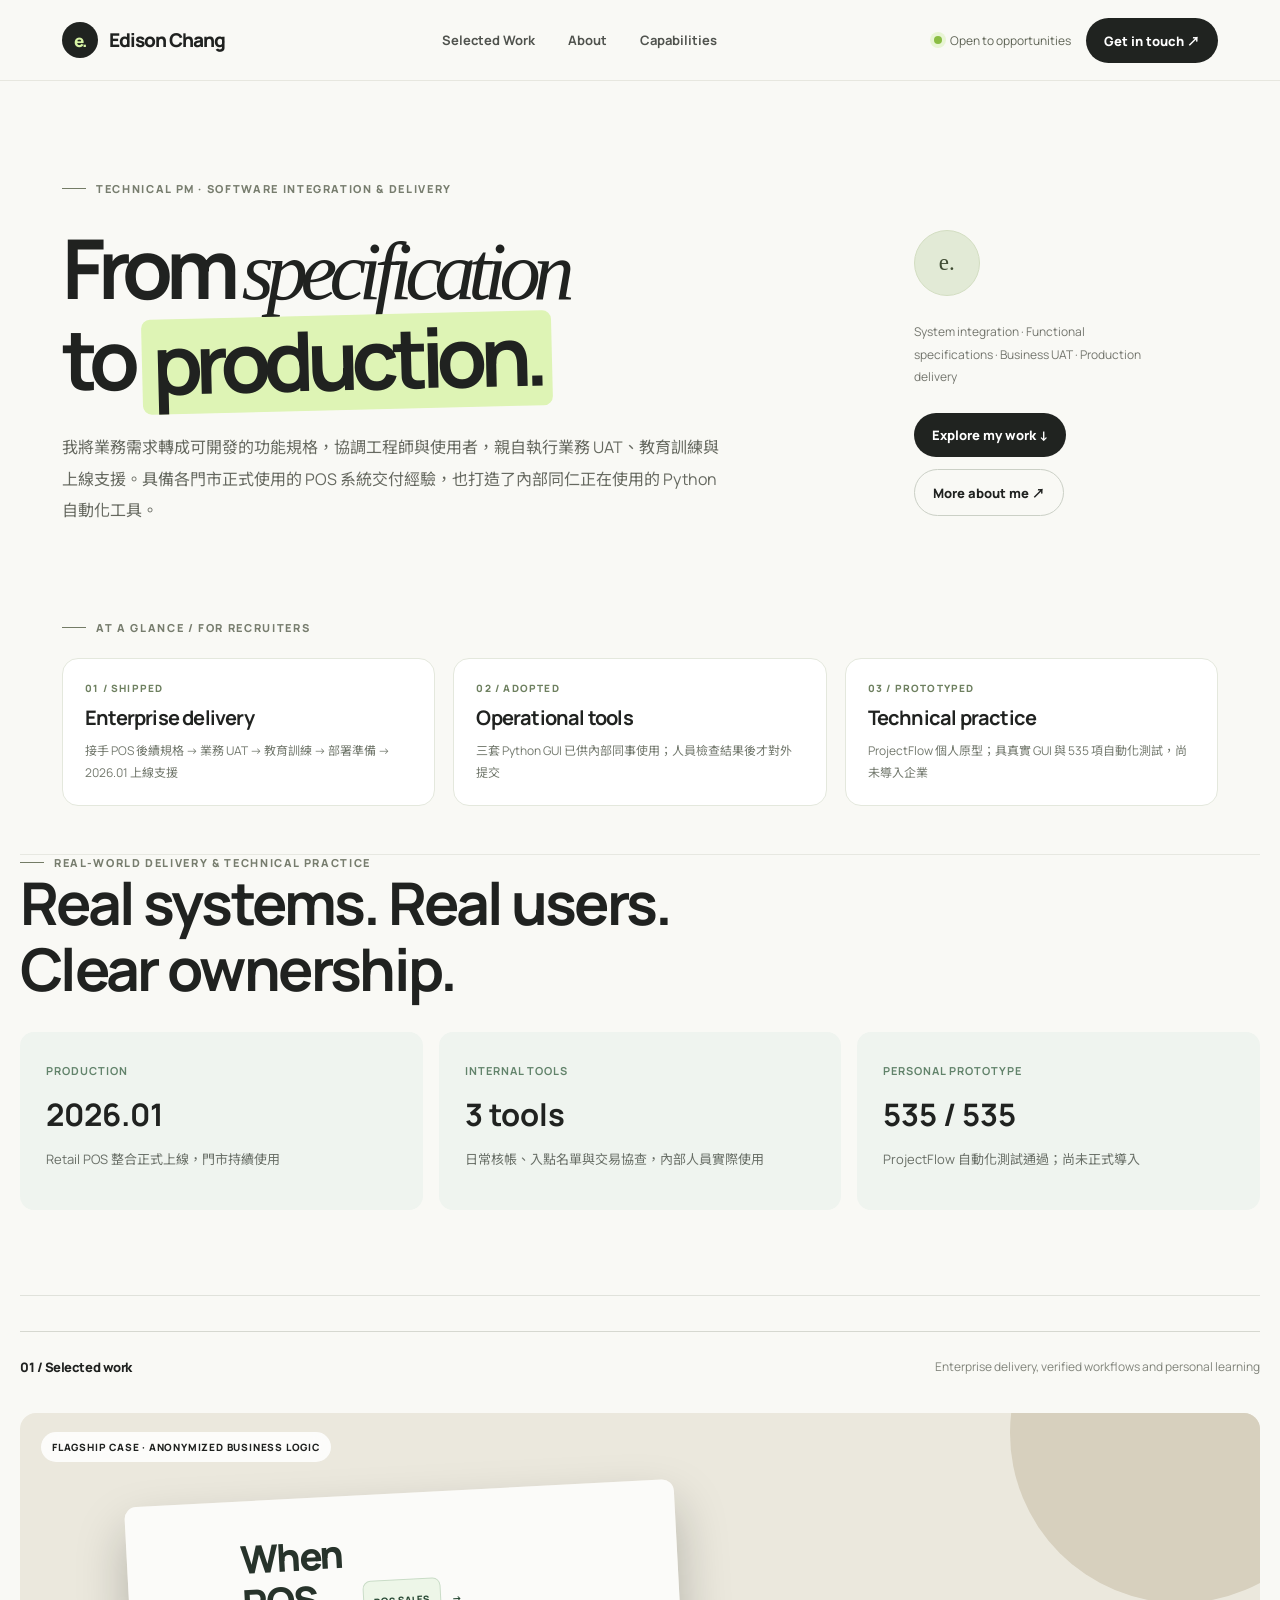
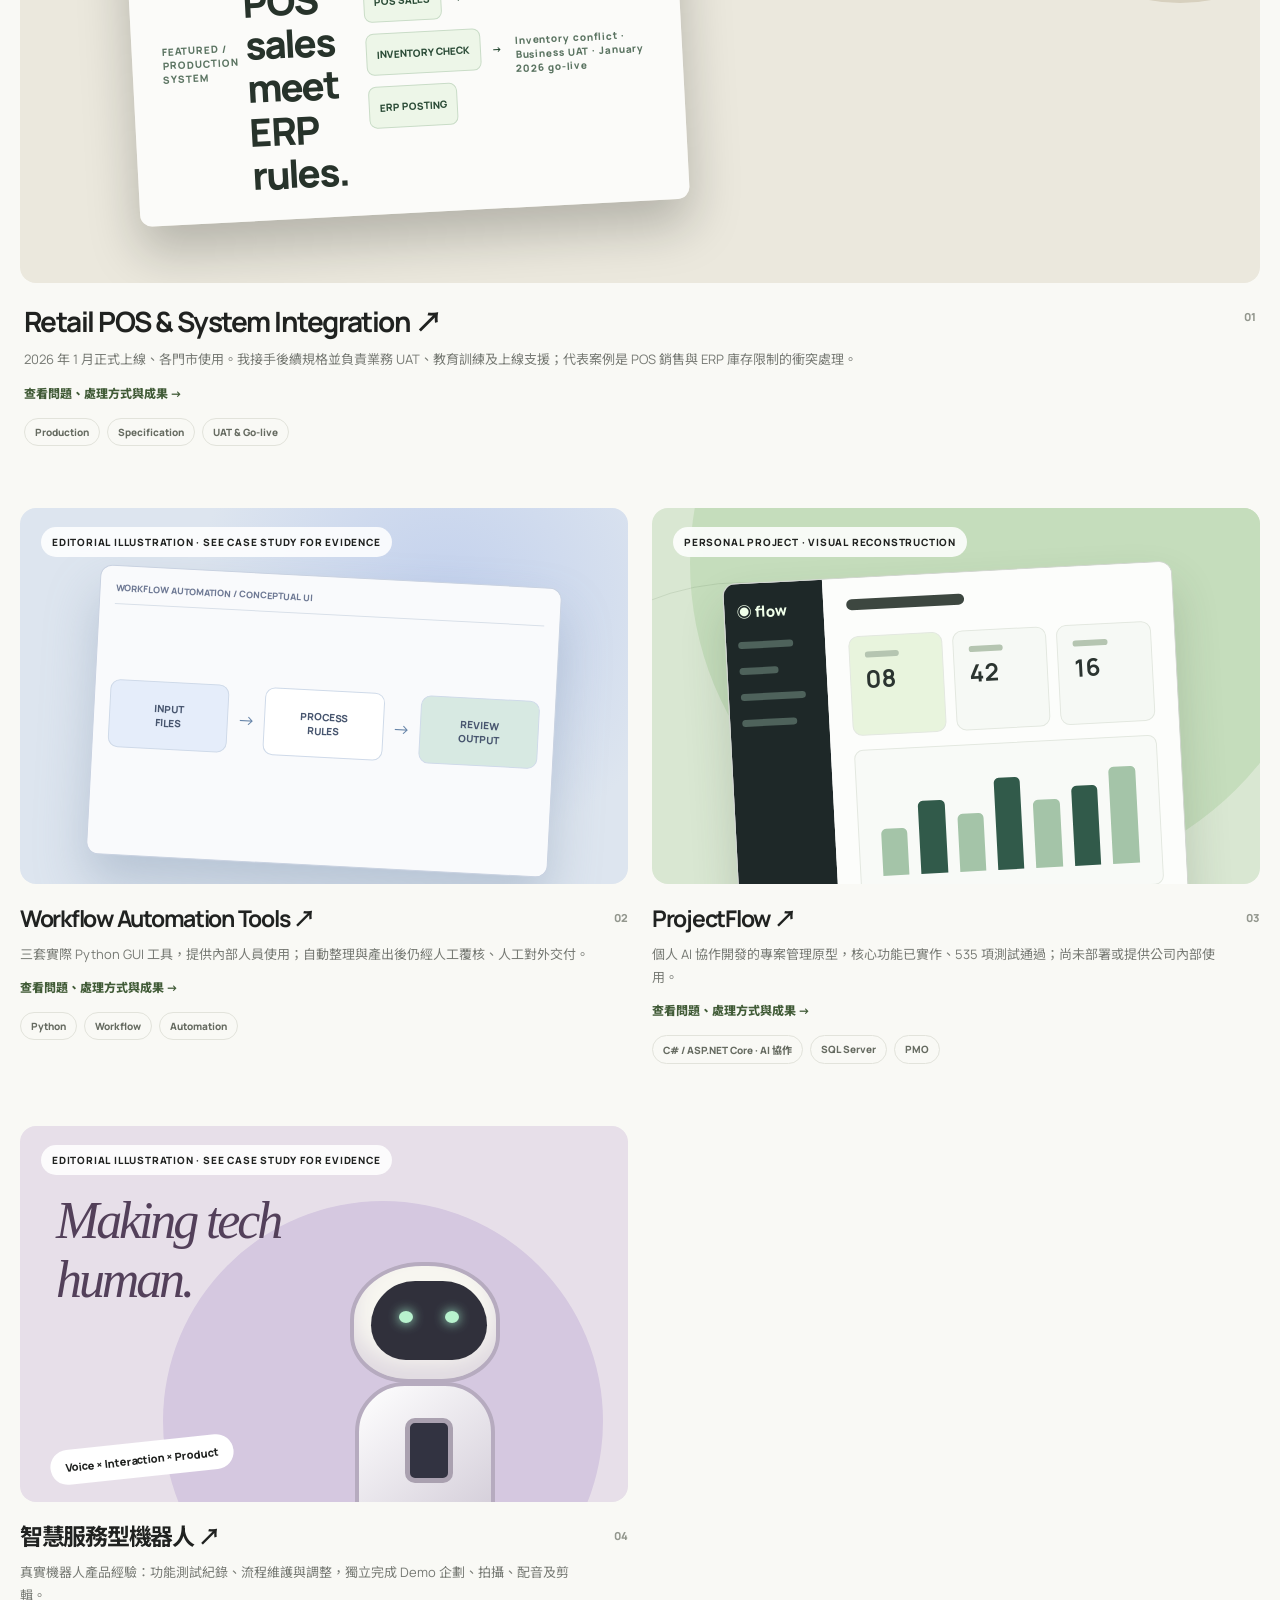
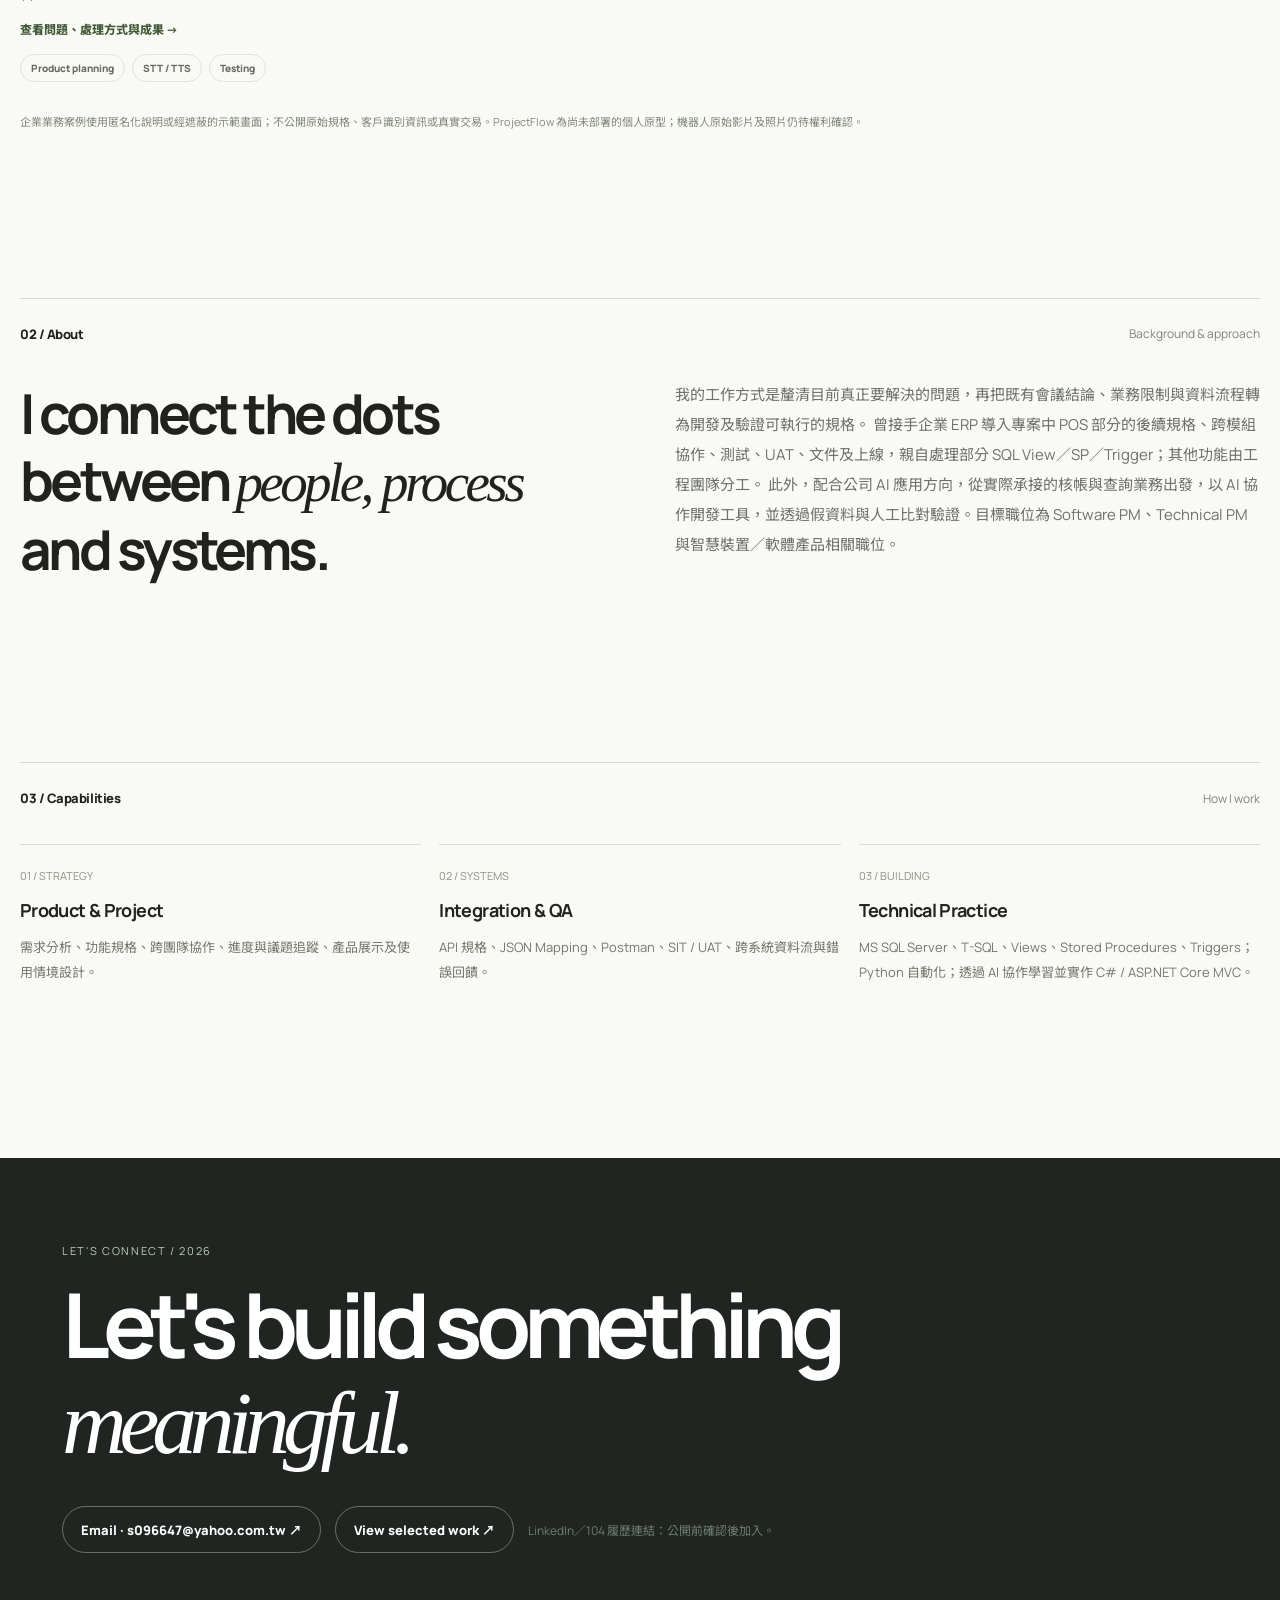
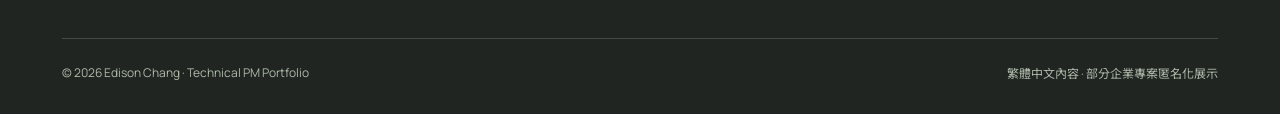
==== index.html @ c7336bba "Add files via upload" ====
<!DOCTYPE html>
<!DOCTYPE html>

<html lang="zh-Hant"><head><meta charset="utf-8"/><meta content="width=device-width,initial-scale=1" name="viewport"/><meta content="#f9f9f5" name="theme-color"/><meta content="Edison Chang Technical PM 作品集：POS／ERP 整合交付、AI 協作流程自動化、ProjectFlow 與智慧機器人產品規劃。" name="description"/><title>Edison Chang | Technical PM · Software Integration &amp; Delivery</title><link href="styles.css" rel="stylesheet"/></head><body><a class="skip-link" href="#main-content">跳至主要內容</a><header class="header"><div class="wrap nav"><a class="logo" href="index.html"><span class="logo-mark">e.</span><span>Edison Chang</span></a><nav class="navlinks"><a href="index.html#work">Selected Work</a><a href="index.html#about">About</a><a href="index.html#skills">Capabilities</a></nav><div class="nav-right"><span class="small-status"><i class="status-dot"></i>Open to opportunities</span><a class="btn" href="index.html#contact">Get in touch ↗</a></div></div></header><main id="main-content"><section class="wrap intro"><div><div class="overline">TECHNICAL PM · SOFTWARE INTEGRATION &amp; DELIVERY</div><h1 class="hero-title">From <span class="italic">specification</span><br/>to <span class="mint">production.</span></h1><p class="hero-copy">我將業務需求轉成可開發的功能規格，協調工程師與使用者，親自執行業務 UAT、教育訓練與上線支援。具備各門市正式使用的 POS 系統交付經驗，也打造了內部同仁正在使用的 Python 自動化工具。</p></div><aside class="hero-aside"><div class="avatar">e.</div><p>System integration · Functional specifications · Business UAT · Production delivery</p><div class="hero-cta"><a class="btn" href="#work">Explore my work ↓</a><a class="btn btn-outline" href="#about">More about me ↗</a></div></aside></section><section aria-label="Recruiter overview" class="wrap pm-home-brief"><div class="overline">AT A GLANCE / FOR RECRUITERS</div><div class="pm-home-brief-grid"><div><span>01 / SHIPPED</span><strong>Enterprise delivery</strong><p>接手 POS 後續規格 → 業務 UAT → 教育訓練 → 部署準備 → 2026.01 上線支援</p></div><div><span>02 / ADOPTED</span><strong>Operational tools</strong><p>三套 Python GUI 已供內部同事使用；人員檢查結果後才對外提交</p></div><div><span>03 / PROTOTYPED</span><strong>Technical practice</strong><p>ProjectFlow 個人原型；具真實 GUI 與 535 項自動化測試，尚未導入企業</p></div></div></section><section class="wrap case-section v15-intro"><div class="overline">REAL-WORLD DELIVERY &amp; TECHNICAL PRACTICE</div><h2>Real systems. Real users.<br/>Clear ownership.</h2><div class="v15-stat-grid"><div><span>PRODUCTION</span><strong>2026.01</strong><p>Retail POS 整合正式上線，門市持續使用</p></div><div><span>INTERNAL TOOLS</span><strong>3 tools</strong><p>日常核帳、入點名單與交易協查，內部人員實際使用</p></div><div><span>PERSONAL PROTOTYPE</span><strong>535 / 535</strong><p>ProjectFlow 自動化測試通過；尚未正式導入</p></div></div></section><section class="wrap section" id="work"><div class="section-line"><span class="section-label">01 / Selected work</span><span class="section-note">Enterprise delivery, verified workflows and personal learning</span></div><div class="project-grid"><article class="project main"><a aria-label="查看 POS／ERP 系統整合案例" href="projects/voucher-system.html"><div class="project-art art-voucher"><div class="art-caption">FLAGSHIP CASE · ANONYMIZED BUSINESS LOGIC</div><div class="flow-poster"><div class="v16-card-label">FEATURED / PRODUCTION SYSTEM</div><div class="v16-pos-card-title">When POS sales<br/>meet ERP rules.</div><div class="v16-pos-card-diagram"><span>POS SALES</span><span>→</span><span>INVENTORY CHECK</span><span>→</span><span>ERP POSTING</span></div><div class="v16-card-foot">Inventory conflict · Business UAT · January 2026 go-live</div></div></div></a><div class="project-meta"><div><h3><a aria-label="閱讀 POS 完整問題、決策與交付案例" href="projects/voucher-system.html">Retail POS &amp; System Integration <span aria-hidden="true">↗</span></a></h3><p>2026 年 1 月正式上線、各門市使用。我接手後續規格並負責業務 UAT、教育訓練及上線支援；代表案例是 POS 銷售與 ERP 庫存限制的衝突處理。</p><span class="pm-case-link">查看問題、處理方式與成果 →</span><div class="taglist"><span class="tag">Production</span><span class="tag">Specification</span><span class="tag">UAT &amp; Go-live</span></div></div><span class="num">01</span></div></article><article class="project"><a aria-label="查看 Automation Tools 案例" href="projects/automation-tools.html"><div class="project-art art-auto"><div class="art-caption">EDITORIAL ILLUSTRATION · SEE CASE STUDY FOR EVIDENCE</div><div class="auto-window"><div class="auto-top">WORKFLOW AUTOMATION / CONCEPTUAL UI</div><div class="auto-canvas"><div class="auto-node">INPUT<br/>FILES</div><span class="auto-arrow">→</span><div class="auto-node">PROCESS<br/>RULES</div><span class="auto-arrow">→</span><div class="auto-node">REVIEW<br/>OUTPUT</div></div></div></div></a><div class="project-meta"><div><h3><a href="projects/automation-tools.html">Workflow Automation Tools <span aria-hidden="true">↗</span></a></h3><p>三套實際 Python GUI 工具，提供內部人員使用；自動整理與產出後仍經人工覆核、人工對外交付。</p><span class="pm-case-link">查看問題、處理方式與成果 →</span><div class="taglist"><span class="tag">Python</span><span class="tag">Workflow</span><span class="tag">Automation</span></div></div><span class="num">02</span></div></article><article class="project"><a aria-label="查看 ProjectFlow 案例" href="projects/projectflow.html"><div class="project-art art-projectflow"><div class="art-caption">PERSONAL PROJECT · VISUAL RECONSTRUCTION</div><div class="art-window"><div class="art-side"><span class="art-brand">◉ flow</span><i></i><i></i><i></i><i></i></div><div class="art-work"><div class="art-toolbar"></div><div class="art-cards"><div class="art-kpi"><small></small><b>08</b></div><div class="art-kpi"><small></small><b>42</b></div><div class="art-kpi"><small></small><b>16</b></div></div><div class="art-chart"><i style="--h:45%"></i><i style="--h:70%"></i><i style="--h:56%"></i><i style="--h:88%"></i><i style="--h:65%"></i><i style="--h:77%"></i><i style="--h:93%"></i></div></div></div></div></a><div class="project-meta"><div><h3><a href="projects/projectflow.html">ProjectFlow <span aria-hidden="true">↗</span></a></h3><p>個人 AI 協作開發的專案管理原型，核心功能已實作、535 項測試通過；尚未部署或提供公司內部使用。</p><span class="pm-case-link">查看問題、處理方式與成果 →</span><div class="taglist"><span class="tag">C# / ASP.NET Core · AI 協作</span><span class="tag">SQL Server</span><span class="tag">PMO</span></div></div><span class="num">03</span></div></article><article class="project"><a aria-label="查看 智慧服務型機器人 案例" href="projects/robotics.html"><div class="project-art art-robot"><div class="art-caption">EDITORIAL ILLUSTRATION · SEE CASE STUDY FOR EVIDENCE</div><div class="robot-caption">Making tech<br/>human.</div><div class="robot"><div class="robot-head"><div class="robot-face"></div></div><div class="robot-body"><div class="robot-panel"></div></div></div><span class="sticker">Voice × Interaction × Product</span></div></a><div class="project-meta"><div><h3><a href="projects/robotics.html">智慧服務型機器人 <span aria-hidden="true">↗</span></a></h3><p>真實機器人產品經驗：功能測試紀錄、流程維護與調整，獨立完成 Demo 企劃、拍攝、配音及剪輯。</p><span class="pm-case-link">查看問題、處理方式與成果 →</span><div class="taglist"><span class="tag">Product planning</span><span class="tag">STT / TTS</span><span class="tag">Testing</span></div></div><span class="num">04</span></div></article></div><p class="disclaimer" style="margin-top:30px">企業業務案例使用匿名化說明或經遮蔽的示範畫面；不公開原始規格、客戶識別資訊或真實交易。ProjectFlow 為尚未部署的個人原型；機器人原始影片及照片仍待權利確認。</p></section><section class="wrap section" id="about"><div class="section-line"><span class="section-label">02 / About</span><span class="section-note">Background &amp; approach</span></div><div class="two-col"><h2 class="section-title">I connect the dots between <em style="font-family:Georgia,serif;font-weight:400">people, process</em> and systems.</h2><div class="copy">我的工作方式是釐清目前真正要解決的問題，再把既有會議結論、業務限制與資料流程轉為開發及驗證可執行的規格。

曾接手企業 ERP 導入專案中 POS 部分的後續規格、跨模組協作、測試、UAT、文件及上線，親自處理部分 SQL View／SP／Trigger；其他功能由工程團隊分工。

此外，配合公司 AI 應用方向，從實際承接的核帳與查詢業務出發，以 AI 協作開發工具，並透過假資料與人工比對驗證。目標職位為 Software PM、Technical PM 與智慧裝置／軟體產品相關職位。</div></div></section><section class="wrap section" id="skills"><div class="section-line"><span class="section-label">03 / Capabilities</span><span class="section-note">How I work</span></div><div class="skills"><div class="skill-block"><span>01 / STRATEGY</span><h4>Product &amp; Project</h4><p>需求分析、功能規格、跨團隊協作、進度與議題追蹤、產品展示及使用情境設計。</p></div><div class="skill-block"><span>02 / SYSTEMS</span><h4>Integration &amp; QA</h4><p>API 規格、JSON Mapping、Postman、SIT / UAT、跨系統資料流與錯誤回饋。</p></div><div class="skill-block"><span>03 / BUILDING</span><h4>Technical Practice</h4><p>MS SQL Server、T-SQL、Views、Stored Procedures、Triggers；Python 自動化；透過 AI 協作學習並實作 C# / ASP.NET Core MVC。</p></div></div></section></main><footer class="footer" id="contact"><div class="wrap"><div class="footer-label">LET'S CONNECT / 2026</div><h2 class="footer-big">Let's build something<br/><em>meaningful.</em></h2><div class="footer-actions"><a aria-label="寄送求職聯絡 Email 至 s096647@yahoo.com.tw" class="btn btn-outline" href="mailto:s096647@yahoo.com.tw">Email · s096647@yahoo.com.tw ↗</a><a class="btn btn-outline" href="index.html#work">View selected work ↗</a><p class="v15-contact-note">LinkedIn／104 履歷連結：公開前確認後加入。</p></div><div class="footer-row"><span>© 2026 Edison Chang · Technical PM Portfolio</span><span>繁體中文內容 · 部分企業專案匿名化展示</span></div></div></footer></body></html>
---- styles.css ----
@import url('https://fonts.googleapis.com/css2?family=DM+Sans:wght@400;500;600;700&family=Manrope:wght@400;500;600;700;800&family=Noto+Sans+TC:wght@400;500;600;700&display=swap');
:root{--ink:#202220;--muted:#797a74;--paper:#f9f9f5;--surface:#fff;--line:#e7e8e1;--green:#c9ee89;--radius:20px;--max:1240px}*{box-sizing:border-box}html{scroll-behavior:smooth}body{margin:0;color:var(--ink);background:var(--paper);font-family:'Manrope','Noto Sans TC',sans-serif;-webkit-font-smoothing:antialiased}a{color:inherit;text-decoration:none}a:focus-visible,button:focus-visible{outline:3px solid #88b82e;outline-offset:3px}.wrap{max-width:var(--max);margin:auto;padding:0 42px}.header{background:rgba(249,249,245,.96);border-bottom:1px solid #e7e7df;position:sticky;top:0;z-index:50;backdrop-filter:blur(18px)}.nav{height:80px;display:flex;align-items:center;justify-content:space-between;gap:25px}.logo{display:flex;align-items:center;gap:11px;font-weight:800;letter-spacing:-.055em;font-size:19px}.logo-mark{width:36px;height:36px;border-radius:50%;background:#202320;color:#d7f3a4;display:grid;place-items:center;font-size:17px;letter-spacing:-.08em}.navlinks{display:flex;gap:33px;font-size:13px;color:#50534e;font-weight:700;align-items:center}.navlinks a:hover{color:#738f30}.nav-right{display:flex;gap:15px;align-items:center}.small-status{font-size:12px;display:flex;align-items:center;gap:8px;color:#5f6456}.status-dot{height:8px;width:8px;border-radius:50%;background:#8abd43;box-shadow:0 0 0 4px #e8f5d4}.menu-link{display:none}.btn{border-radius:100px;background:#202320;color:#fff;font-size:13px;font-weight:800;padding:13px 18px;display:inline-flex;align-items:center;justify-content:center;gap:12px;transition:transform .22s,background .22s}.btn:hover{transform:translateY(-2px);background:#465239}.btn-outline{border:1px solid #cbd0c6;background:transparent;color:var(--ink)}.btn-outline:hover{background:#edefe7}.intro{padding-top:100px;padding-bottom:70px;display:grid;grid-template-columns:1.45fr .55fr;gap:50px;align-items:end}.overline{display:flex;gap:10px;align-items:center;text-transform:uppercase;letter-spacing:.15em;font-size:11px;font-weight:800;color:#777d6e}.overline:before{content:'';width:24px;height:1px;background:#747c66}.hero-title{font-size:clamp(51px,6.45vw,93px);letter-spacing:-.09em;line-height:1.055;font-weight:700;margin:28px 0 22px;max-width:990px}.hero-title .italic{font-family:Georgia,serif;font-weight:400;font-style:italic;letter-spacing:-.09em}.hero-title .mint{display:inline-block;background:#def4b5;padding:0 .12em .1em;border-radius:9px;transform:rotate(-1.4deg)}.hero-copy{font-size:16px;line-height:1.95;color:#666960;max-width:670px;margin:0}.hero-aside{display:flex;flex-direction:column;align-items:flex-start;gap:25px;padding-bottom:10px}.avatar{height:66px;width:66px;border-radius:50%;display:grid;place-items:center;background:#e2ead6;border:1px solid #d3dec2;font-family:Georgia,serif;font-size:23px;color:#3f4b33}.hero-aside p{font-size:12px;line-height:1.85;color:#74766e;max-width:240px;margin:0}.hero-cta{display:flex;gap:12px;flex-wrap:wrap}.section{padding:35px 0 120px}.section-line{border-top:1px solid #d6d8d0;padding-top:26px;display:flex;justify-content:space-between;align-items:center;gap:20px;margin-bottom:37px}.section-label{font-size:13px;font-weight:800;letter-spacing:-.035em}.section-note{font-size:12px;color:#81847b}.project-grid{display:grid;grid-template-columns:repeat(12,minmax(0,1fr));gap:62px 24px}.project{grid-column:span 6;min-width:0}.project.main{grid-column:span 12}.project-art{height:376px;border-radius:16px;position:relative;overflow:hidden;display:block;transition:transform .32s cubic-bezier(.2,.7,.2,1),box-shadow .32s;background:#dde6d6}.project.main .project-art{height:470px}.project-art:hover{transform:translateY(-5px);box-shadow:0 25px 60px rgba(29,39,25,.12)}.project-art .art-caption{position:absolute;top:19px;left:21px;font-size:10px;font-weight:800;letter-spacing:.08em;z-index:4;background:rgba(255,255,255,.86);padding:8px 11px;border-radius:50px;backdrop-filter:blur(8px)}.project-meta{display:flex;align-items:flex-start;justify-content:space-between;margin-top:19px;gap:20px}.project h3{font-size:23px;letter-spacing:-.055em;line-height:1.38;margin:0 0 8px}.project p{font-size:13px;color:#777a74;line-height:1.8;margin:0}.project .num{font-size:11px;color:#93978e;font-weight:800;padding-top:7px;white-space:nowrap}.taglist{margin-top:15px;display:flex;gap:7px;flex-wrap:wrap}.tag{font-size:10px;font-weight:800;border:1px solid #e2e3db;padding:6px 10px;border-radius:50px;color:#666b61}.project.main .project-meta{padding:0 4px}.project.main h3{font-size:28px}.art-projectflow{background:#d9e7d2}.art-projectflow:before{content:'';position:absolute;width:640px;height:640px;border-radius:50%;background:#c5ddbc;right:-70px;top:-265px}.art-projectflow:after{content:'';position:absolute;inset:auto auto -200px -160px;height:500px;width:500px;border:1px solid rgba(70,100,61,.13);border-radius:50%}.art-window{position:absolute;left:13%;right:13%;top:17%;bottom:-45px;background:#fff;border:1px solid #d1d6cf;box-shadow:0 25px 45px rgba(53,70,50,.19);border-radius:13px 13px 0 0;transform:rotate(-3deg);display:flex;overflow:hidden;z-index:2}.art-side{width:22%;background:#1e2828;color:#a9c3bb;padding:17px 12px;display:flex;flex-direction:column;gap:19px;flex-shrink:0}.art-side .art-brand{font-size:15px;font-weight:800;color:#f0ffea}.art-side i{display:block;width:74%;height:7px;background:#4e625b;border-radius:10px}.art-side i:nth-child(3){width:52%}.art-side i:nth-child(4){width:87%}.art-work{padding:21px 23px;width:78%;background:#fcfdfb}.art-toolbar{height:11px;width:39%;background:#3d4740;border-radius:8px;margin-bottom:26px}.art-cards{display:flex;gap:10px}.art-kpi{flex:1;border:1px solid #e3e8e0;background:#f6f9f5;border-radius:10px;height:100px;padding:15px}.art-kpi small{display:block;height:6px;background:#b5c5b1;border-radius:8px;width:55%}.art-kpi b{display:block;font-size:24px;margin-top:9px;color:#2b3430;line-height:1}.art-kpi:first-child{background:#e8f4dd}.art-chart{margin-top:14px;background:#f8faf7;border:1px solid #e3e8e0;border-radius:9px;padding:22px;height:150px;display:flex;align-items:flex-end;gap:12px}.art-chart i{display:block;flex:1;height:var(--h);background:#a4c4a8;border-radius:5px 5px 0 0}.art-chart i:nth-child(2n){background:#315a4a}.art-voucher{background:#ebe8dd}.art-voucher:before{content:'';position:absolute;background:#d7d0be;border-radius:50%;width:340px;height:340px;right:-90px;top:-150px}.flow-poster{position:absolute;left:9%;right:9%;top:17%;bottom:15%;background:#262b26;color:#fff;display:flex;align-items:center;justify-content:center;padding:25px;border-radius:12px;box-shadow:0 25px 50px rgba(15,18,14,.25);transform:rotate(-3deg)}.flow-unit{display:flex;align-items:center;gap:12px;width:100%;justify-content:center}.flow-unit .block{width:24%;padding:20px 8px;text-align:center;border:1px solid #a7ae9f;color:#e3e9dc;font-size:12px;border-radius:8px;font-weight:700}.flow-unit .block.strong{background:#d9edbd;color:#243026;border-color:#d9edbd}.flow-unit .arrow{font-size:23px;color:#cfe5b8}.flow-bottom{position:absolute;bottom:25px;left:30px;color:#9eae9d;font-size:10px;letter-spacing:.13em}.art-robot{background:#e7dfe9}.art-robot:before{content:'';position:absolute;width:440px;height:440px;background:#d5c8e0;border-radius:50%;top:75px;right:25px}.robot-caption{position:absolute;top:65px;left:36px;color:#53405a;font-family:Georgia,serif;font-style:italic;font-size:52px;letter-spacing:-.06em;z-index:2}.robot{position:absolute;right:17%;bottom:-55px;width:200px;height:295px;z-index:2}.robot-head{width:150px;height:121px;border-radius:48% 48% 39% 39%;background:#f7f6f0;border:4px solid #b6abbf;position:absolute;left:25px;top:0;box-shadow:inset 0 -17px 21px #e0dae1}.robot-face{background:#30303b;height:79px;width:116px;border-radius:47px 47px 37px 37px;position:absolute;left:17px;top:15px}.robot-face:before,.robot-face:after{content:'';position:absolute;width:14px;height:12px;border-radius:50%;background:#b8f2ce;top:30px;box-shadow:0 0 12px #a6f4cf}.robot-face:before{left:28px}.robot-face:after{right:28px}.robot-body{position:absolute;left:30px;top:120px;width:140px;height:170px;background:linear-gradient(140deg,#fff,#cec7d4);border-radius:50px 50px 42px 42px;border:4px solid #b6abbf}.robot-panel{position:absolute;left:46px;top:32px;width:48px;height:65px;border-radius:10px;background:#323341;border:5px solid #aaa1b0}.art-robot .sticker{position:absolute;bottom:25px;left:30px;z-index:3;background:#fff;border-radius:100px;padding:10px 15px;font-size:11px;font-weight:800;transform:rotate(-6deg)}.art-auto{background:#dde5ef}.art-auto:before{content:'';position:absolute;inset:0;background:radial-gradient(circle at 70% 25%,#c3d1ed,transparent 49%)}.auto-window{position:absolute;top:18%;left:12%;width:76%;height:77%;background:#f9fafc;border:1px solid #c9d2e1;border-radius:12px;box-shadow:0 28px 50px #778ca75e;transform:rotate(3deg);padding:15px}.auto-top{height:23px;border-bottom:1px solid #d9e0e9;color:#6e7994;font-size:9px;font-weight:800}.auto-canvas{display:flex;align-items:center;gap:9px;justify-content:center;height:85%}.auto-node{height:68px;flex:1;border:1px solid #cfdae9;background:white;border-radius:10px;display:flex;align-items:center;justify-content:center;text-align:center;font-size:10px;font-weight:800;color:#48566f;padding:7px}.auto-node:first-child{background:#e5edfa}.auto-node:last-child{background:#d7e9e2}.auto-arrow{font-size:18px;color:#6785a9}.mini-rule{height:1px;background:#dbddd4;margin:14px 0}.two-col{display:grid;grid-template-columns:1fr 1fr;gap:70px}.section-title{font-size:clamp(34px,4.3vw,56px);letter-spacing:-.065em;line-height:1.22;margin:0 0 24px}.copy{color:#6d716b;font-size:15px;line-height:2}.skills{display:grid;grid-template-columns:repeat(3,1fr);gap:18px}.skill-block{border-top:1px solid #d9dcd3;padding-top:18px}.skill-block span{font-size:11px;color:#8d9186}.skill-block h4{margin:13px 0;font-size:18px;letter-spacing:-.035em}.skill-block p{color:#73776d;font-size:13px;line-height:1.9}.footer{background:#202521;color:#fff;margin-top:40px;padding:85px 0 32px}.footer-label{font-size:11px;color:#bccdb8;text-transform:uppercase;letter-spacing:.15em}.footer-big{font-size:clamp(39px,7vw,95px);letter-spacing:-.08em;line-height:1.07;margin:18px 0 35px;max-width:920px}.footer-big em{font-family:Georgia,serif;font-weight:400}.footer-actions{display:flex;gap:14px;flex-wrap:wrap}.footer .btn{background:#d7efb8;color:#263126}.footer .btn:hover{background:#fff}.footer .btn-outline{background:transparent;color:#fff;border-color:#677368}.footer-row{border-top:1px solid #424a42;margin-top:85px;padding-top:25px;display:flex;justify-content:space-between;font-size:12px;color:#aeb9aa;gap:16px}.disclaimer{font-size:11px;line-height:1.8;color:#81887c}.case-head{padding-top:85px;padding-bottom:58px}.back{font-weight:800;font-size:12px;color:#70786a}.case-title{font-size:clamp(48px,7vw,86px);line-height:1.12;letter-spacing:-.08em;margin:23px 0 22px;max-width:1000px}.case-lead{color:#626b60;max-width:750px;font-size:17px;line-height:1.9}.case-tags{display:flex;gap:8px;flex-wrap:wrap;margin:26px 0}.case-visual{height:510px;margin:0 auto;border-radius:18px;position:relative;overflow:hidden}.case-visual .art-caption{position:absolute;top:20px;left:20px;z-index:5;border-radius:50px;padding:9px 13px;background:#fff9;font-size:10px;letter-spacing:.08em;font-weight:800}.case-facts{display:grid;grid-template-columns:repeat(3,1fr);padding:38px 0;border-bottom:1px solid #d7dcd2;gap:25px}.case-facts label{display:block;font-size:11px;color:#7f837c;margin-bottom:12px}.case-facts strong{font-size:15px}.case-section{padding:85px 0;border-bottom:1px solid #e0e2db}.case-section h2{font-size:clamp(30px,4vw,52px);letter-spacing:-.06em;margin:0 0 30px}.case-section p{max-width:770px;color:#696f67;line-height:2;font-size:15px}.case-points{display:grid;grid-template-columns:repeat(3,1fr);gap:20px;margin-top:40px}.case-point{border-top:1px solid #ccd4c7;padding-top:20px}.case-point b{font-size:12px;color:#7c8873}.case-point h3{font-size:20px;margin:16px 0 8px;letter-spacing:-.035em}.case-point p{font-size:13px;margin:0;line-height:1.85}.case-steps{display:flex;align-items:stretch;gap:7px;flex-wrap:wrap;margin-top:30px}.case-step{background:white;border:1px solid #dfe4da;border-radius:12px;flex:1;min-width:140px;padding:22px 14px}.case-step small{font-size:11px;color:#7d8e66}.case-step h4{font-size:14px;margin:15px 0 8px}.case-step p{font-size:12px;line-height:1.7;margin:0}.case-warning{font-size:12px;color:#70776b;background:#edf1e7;border-left:3px solid #9cb879;padding:16px 18px;margin:28px 0}.case-next{display:flex;align-items:center;justify-content:space-between;gap:15px;padding:48px 0}.case-next strong{font-size:19px}.case-next a{text-decoration:underline;font-size:13px}.site-note{background:#edf3e3;border-radius:14px;padding:20px;font-size:13px;color:#485341;line-height:1.9}.mobile-br{display:none}@media(max-width:1000px){.wrap{padding:0 26px}.navlinks{gap:18px}.intro{padding-top:70px}.project.main .project-art{height:420px}.project-art{height:340px}.case-visual{height:430px}}@media(max-width:760px){.wrap{padding:0 20px}.nav{height:70px}.navlinks{display:none}.menu-link{display:inline;font-size:13px;font-weight:800}.small-status{display:none}.intro{display:block;padding:68px 0 52px}.hero-title{font-size:clamp(45px,11vw,69px)}.hero-aside{padding-top:35px;flex-direction:row;align-items:center}.hero-aside .avatar{display:none}.section{padding-bottom:78px}.project-grid{grid-template-columns:1fr;gap:42px}.project,.project.main{grid-column:span 1}.project-art,.project.main .project-art{height:295px}.project h3,.project.main h3{font-size:21px}.two-col{grid-template-columns:1fr;gap:22px}.skills{grid-template-columns:1fr}.footer{padding-top:60px}.footer-row{flex-direction:column;margin-top:60px}.case-head{padding-top:52px}.case-visual{height:300px}.case-facts{grid-template-columns:1fr;padding:30px 0}.case-section{padding:60px 0}.case-points{grid-template-columns:1fr}.art-window{left:6%;right:6%;top:23%}.art-side{width:22%}.art-work{padding:15px}.art-kpi{height:70px;padding:9px}.art-kpi b{font-size:19px}.flow-poster{left:5%;right:5%;top:22%;bottom:19%;padding:12px}.flow-unit{gap:3px}.flow-unit .block{padding:14px 3px;font-size:8px}.flow-unit .arrow{font-size:13px}.robot-caption{font-size:37px;left:22px}.robot{transform:scale(.8);transform-origin:bottom right;right:13%;bottom:-44px}.auto-window{top:20%;left:6%;width:88%}}
@media(prefers-reduced-motion:reduce){html{scroll-behavior:auto}.project-art,.btn{transition:none}}
.case-visual>.project-art{height:100%;border-radius:18px}.case-visual>.project-art .art-window{top:16%;bottom:-35px}


/* ProjectFlow V4 editorial case study */
.case-head-v4{padding-bottom:42px}.case-head-v4 .case-title{max-width:1150px;font-size:clamp(52px,7.8vw,112px);line-height:1.01;letter-spacing:-.075em;margin-top:25px}.v4-serif{font-family:Georgia,'Times New Roman',serif;font-weight:400;font-style:italic;letter-spacing:-.075em;color:#6c844e}.v4-hero-stage{margin:0;background:#d8e6d0;border-radius:18px;padding:24px 6% 0;overflow:hidden;position:relative}.v4-stage-top{display:flex;justify-content:space-between;gap:16px;font-size:10px;letter-spacing:.12em;font-weight:800;color:#55654c;margin-bottom:19px}.v4-browser{max-width:960px;margin:0 auto -12px;box-shadow:0 28px 70px #5c765b48;border-radius:14px 14px 0 0;background:white;overflow:hidden;border:1px solid #b5c7b6}.v4-browser-bar{height:36px;border-bottom:1px solid #e4e7e4;display:flex;justify-content:space-between;align-items:center;padding:0 16px;color:#9aa39c;font-size:10px}.v4-dots{display:flex;gap:5px}.v4-dots i{width:7px;height:7px;border-radius:50%;background:#d7dcd6}.v4-app{display:grid;grid-template-columns:175px 1fr;min-height:355px}.v4-app-side{background:#222e2b;color:#bbc8bb;padding:20px 14px;display:flex;flex-direction:column;gap:13px;font-size:10px}.v4-app-side strong{font-size:15px;color:#fff;margin-bottom:15px}.v4-app-side small{color:#7c9182;font-size:9px;letter-spacing:.13em}.v4-app-active{background:#3c5247;color:#fff!important;border-radius:6px;padding:10px 8px;margin:-10px -6px 0}.v4-sidebar-foot{margin-top:auto;border-top:1px solid #3c4b45;padding-top:12px;font-size:9px;color:#8da08f}.v4-app-main{padding:26px 27px;background:#fbfcfa}.v4-ui-heading{display:flex;justify-content:space-between;gap:10px}.v4-ui-heading small{color:#88a08e;font-size:8px;letter-spacing:.12em}.v4-ui-heading h3{font-size:19px;letter-spacing:-.04em;margin:4px 0}.v4-ui-heading p{font-size:10px;color:#87948b;margin:0}.v4-ui-pill{font-size:9px;background:#eff7e9;border-radius:30px;color:#5a7f4b;padding:8px 12px;height:max-content}.v4-kpis{display:grid;grid-template-columns:repeat(3,1fr);gap:12px;margin:24px 0 15px}.v4-kpis>div{background:#fff;border:1px solid #e9eee7;padding:15px;border-radius:9px;min-height:104px}.v4-kpis small,.v4-kpis em{display:block;color:#849389;font-size:9px;font-style:normal}.v4-kpis b{display:block;font-size:31px;line-height:1.2;color:#24332c;margin:6px 0}.v4-content-row{display:grid;grid-template-columns:1.4fr 1fr;gap:12px}.v4-graph,.v4-todo{border:1px solid #e9eee7;background:white;border-radius:9px;padding:14px}.v4-charthead{display:flex;justify-content:space-between;font-size:10px}.v4-charthead small{color:#89978b}.v4-bars{display:flex;gap:13px;align-items:flex-end;height:105px;border-bottom:1px solid #e7ebe5;margin-top:12px;padding:0 8px}.v4-bars i{display:block;height:var(--v);flex:1;background:#a1c48b;border-radius:4px 4px 0 0}.v4-bars i:nth-child(3n){background:#345748}.v4-axis{display:flex;justify-content:space-between;font-size:8px;color:#99a49a;margin-top:5px}.v4-todo{font-size:10px}.v4-todo strong{display:block;margin-bottom:15px}.v4-todo div{display:flex;align-items:center;gap:8px;padding:9px 0;border-bottom:1px solid #f0f2ef;color:#516356}.v4-todo div span{font-size:9px;color:#9aa99a}.v4-todo div b{margin-left:auto;font-size:8px;color:#91a495}.v4-hero-stage figcaption{color:#54644a;font-size:10px;padding:17px 0 20px;line-height:1.7}.v4-split{display:grid;grid-template-columns:1.1fr .9fr;gap:65px}.v4-split p:first-child{margin-top:0}.v4-contribution-grid{display:grid;grid-template-columns:repeat(4,1fr);gap:25px;margin-top:40px}.v4-contribution-grid>div{border-top:1px solid #bfc8ba;padding-top:18px}.v4-contribution-grid span{font-size:11px;color:#82927b;font-weight:800}.v4-contribution-grid h3{font-size:20px;letter-spacing:-.05em;margin:20px 0 9px}.v4-contribution-grid p{font-size:13px;line-height:1.9}.v4-architecture{max-width:875px;margin:35px auto 20px;text-align:center}.v4-arch-box{background:white;border:1px solid #dfe5dc;border-radius:13px;padding:23px}.v4-arch-box small{font-size:10px;letter-spacing:.13em;color:#819677;font-weight:800}.v4-arch-box h3{font-size:23px;letter-spacing:-.04em;margin:9px 0}.v4-arch-box p{margin:0 auto;font-size:12px}.v4-arch-box:last-child{background:#29362f;color:white}.v4-arch-box:last-child p{color:#b8c6b9}.v4-arch-arrow{font-size:22px;color:#75915d;padding:8px}.v4-arch-arrow span{font-size:10px;color:#83917f;margin-left:12px}.v4-logic-notes{display:grid;grid-template-columns:repeat(3,1fr);gap:12px;margin-top:20px}.v4-logic-notes div{border-top:1px solid #d8e1d3;padding:16px 0}.v4-logic-notes strong{display:block;font-size:12px}.v4-logic-notes span{font-size:11px;color:#778174}.v4-module-list{margin-top:32px}.v4-module-list>div{display:grid;grid-template-columns:65px 1fr 160px;gap:20px;align-items:center;border-top:1px solid #d8dfd4;padding:25px 0}.v4-module-list>div:last-child{border-bottom:1px solid #d8dfd4}.v4-index{font-size:12px;color:#86967f;font-weight:800}.v4-module-list h3{font-size:22px;letter-spacing:-.04em;margin:0}.v4-module-list p{font-size:13px;margin:5px 0 0}.v4-module-list>div>span:last-child{text-align:right;color:#6e7d6a;font-size:11px}.v4-evidence{display:grid;grid-template-columns:repeat(3,1fr);gap:18px;margin-top:32px}.v4-evidence-card{background:#fff;border:1px solid #dfe5dc;border-radius:13px;padding:23px}.v4-evidence-card span{font-size:10px;color:#708961;letter-spacing:.12em;font-weight:800}.v4-evidence-card h3{font-size:18px;margin:14px 0}.v4-evidence-card p{font-size:12px}.v4-fineprint{font-size:11px!important;color:#858c80!important;margin-top:22px}@media(max-width:760px){.case-head-v4 .case-title{font-size:clamp(47px,10vw,74px)}.v4-hero-stage{padding:14px 13px 0}.v4-stage-top{font-size:8px}.v4-browser{min-width:550px;transform:scale(.65);transform-origin:top left;width:calc(100% / .65);margin-bottom:-110px}.v4-browser-bar{height:28px}.v4-app{min-height:340px}.v4-app-side{width:170px}.v4-split,.v4-contribution-grid,.v4-logic-notes,.v4-evidence{grid-template-columns:1fr}.v4-contribution-grid{gap:8px}.v4-module-list>div{grid-template-columns:35px 1fr;gap:13px}.v4-module-list>div>span:last-child{display:none}}@media(max-width:450px){.v4-browser{transform:scale(.52);width:calc(100% / .52);margin-bottom:-152px}}
/* Portfolio project visuals based on actual source views */
.pf-visual-gallery{display:grid;grid-template-columns:1fr 1fr;gap:22px;margin-top:30px}.pf-visual-gallery figure{margin:0}.pf-visual-gallery img{width:100%;height:auto;display:block;border-radius:13px;box-shadow:0 15px 34px rgba(49,65,49,.09)}.pf-visual-gallery figure.wide{grid-column:1/-1}.pf-visual-gallery figcaption{padding:12px 2px 0;display:flex;flex-direction:column;gap:2px;font-size:12px}.pf-visual-gallery figcaption strong{font-size:14px}.pf-visual-gallery figcaption span{color:#748173}@media(max-width:760px){.pf-visual-gallery{grid-template-columns:1fr}.pf-visual-gallery figure.wide{grid-column:auto}}


/* ProjectFlow V7: real screenshot evidence */
.pf-real-grid{display:grid;grid-template-columns:repeat(2,minmax(0,1fr));gap:34px 24px;margin-top:34px}.pf-real-item{margin:0;min-width:0}.pf-real-featured{grid-column:1 / -1}.pf-real-item>a{display:block;background:#e7ece4;border-radius:15px;overflow:hidden;border:1px solid #e1e6dc;padding:12px;box-shadow:0 14px 30px rgba(30,45,28,.065);transition:transform .2s,box-shadow .2s}.pf-real-item>a:hover{transform:translateY(-3px);box-shadow:0 20px 37px rgba(30,45,28,.13)}.pf-real-item img{display:block;width:100%;height:280px;object-fit:cover;object-position:top left;border-radius:8px;background:white}.pf-real-featured img{height:auto;max-height:690px;object-fit:contain}.pf-real-item figcaption{padding:14px 2px;display:flex;align-items:center;justify-content:space-between;gap:12px}.pf-real-item figcaption strong{font-size:14px;display:block;color:#252c24}.pf-real-item figcaption span{font-size:11px;color:#748071;line-height:1.75}.pf-view{white-space:nowrap;border-bottom:1px solid #acb8a5}.pf-image-disclaimer{font-size:12px!important;color:#7c8478!important;margin-top:15px}@media(max-width:760px){.pf-real-grid{grid-template-columns:1fr}.pf-real-featured{grid-column:auto}.pf-real-item img{height:auto;max-height:340px;object-fit:contain}}


/* POS integration editorial case page */
.voucher-heading .case-title{font-size:clamp(49px,7vw,104px);line-height:1.04;letter-spacing:-.07em}.voucher-italic{font-family:Georgia,serif;font-weight:400;font-style:italic;color:#789265}.voucher-figure{margin:0}.voucher-figure img{display:block;width:100%;border-radius:18px}.voucher-figure figcaption{font-size:12px;color:#738074;padding:14px 2px 24px}.voucher-figure-secondary{margin-top:30px;margin-bottom:20px}.voucher-two-col{display:grid;grid-template-columns:1fr .9fr;gap:75px}.voucher-two-col h2{margin-top:0}.voucher-two-col p:first-child{margin-top:0}.voucher-step-grid{display:grid;grid-template-columns:repeat(4,1fr);gap:15px;margin-top:30px}.voucher-step-grid>div{padding:23px 18px;background:#fff;border:1px solid #dfe5dd;border-radius:12px}.voucher-step-grid span{font-size:12px;color:#7b9273;font-weight:700}.voucher-step-grid h3{font-size:18px;line-height:1.4;margin:22px 0 9px}.voucher-step-grid p{font-size:12px;line-height:1.85}.voucher-logic-grid{display:grid;grid-template-columns:repeat(3,1fr);gap:18px;margin-top:30px}.voucher-logic-card{padding:25px;background:#eef2ea;border-radius:13px}.voucher-logic-card span,.voucher-outcome small{font-size:11px;color:#768b70;letter-spacing:.09em;font-weight:700}.voucher-logic-card h3{margin:17px 0 8px;font-size:21px}.voucher-logic-card p{font-size:13px}.voucher-outcome{display:grid;grid-template-columns:repeat(2,1fr);gap:24px;margin-top:32px}.voucher-outcome>div{background:#fff;border:1px solid #e5e9df;padding:25px;border-radius:14px}.voucher-outcome h3{font-size:24px;margin:16px 0 8px}.voucher-outcome p{font-size:13px}.voucher-note{margin-top:25px;font-size:12px!important;color:#818b7d!important}@media(max-width:760px){.voucher-two-col,.voucher-step-grid,.voucher-logic-grid,.voucher-outcome{grid-template-columns:1fr}.voucher-heading .case-title{font-size:clamp(45px,11vw,74px)}.voucher-figure img{border-radius:9px}}


/* V10 Automation case, maintain V3 editorial appearance */
.auto-v10-head .case-title{font-size:clamp(50px,7vw,100px);line-height:1.06;letter-spacing:-.067em}.auto-v10-art{background:#dfe9d9;border-radius:18px;min-height:350px;padding:28px 6%;display:flex;flex-direction:column;justify-content:space-between}.auto-v10-arttop{display:flex;justify-content:space-between;gap:10px;font-size:10px;font-weight:800;letter-spacing:.12em;color:#627a5c}.auto-v10-diagram{display:grid;grid-template-columns:1fr 36px 1.15fr 36px 1fr;gap:13px;align-items:center;max-width:1060px;margin:35px auto;width:100%}.auto-v10-diagram>div{background:white;min-height:165px;border:1px solid #d3ddcf;border-radius:14px;padding:23px;display:flex;flex-direction:column;gap:11px}.auto-v10-diagram>div.auto-v10-center{background:#30483a;color:white}.auto-v10-diagram>i{font-style:normal;text-align:center;color:#748b71;font-size:26px}.auto-v10-diagram small{color:#8c9f85;font-size:11px;font-weight:800;letter-spacing:.13em}.auto-v10-diagram strong{font-size:23px;letter-spacing:-.04em}.auto-v10-diagram span{font-size:12px;color:#7d8f7a}.auto-v10-center span{color:#c0d5c3}.auto-v10-split{display:grid;grid-template-columns:1fr 1fr;gap:65px}.auto-v10-split h2{margin-top:0}.auto-v10-features{display:grid;grid-template-columns:repeat(2,1fr);gap:20px;margin-top:30px}.auto-v10-features>div{background:#fff;border:1px solid #dce5db;border-radius:15px;padding:30px;display:flex;flex-direction:column}.auto-v10-number{font-size:11px;letter-spacing:.11em;color:#758b70;font-weight:800}.auto-v10-features h3{font-size:25px;line-height:1.32;letter-spacing:-.04em;margin:26px 0 12px}.auto-v10-features p{font-size:14px}.auto-v10-features small{font-size:11px;color:#718e71;margin-top:auto;padding-top:22px}@media(max-width:760px){.auto-v10-split,.auto-v10-features{grid-template-columns:1fr}.auto-v10-art{padding:20px}.auto-v10-arttop{font-size:8px}.auto-v10-diagram{grid-template-columns:1fr;gap:5px}.auto-v10-diagram>div{min-height:100px}.auto-v10-diagram>i{transform:rotate(90deg)}.auto-v10-head .case-title{font-size:clamp(42px,10vw,72px)}}
/* V11 robotics case */
.robot-heading .case-title{font-size:clamp(52px,7.3vw,105px);line-height:1.06;letter-spacing:-.065em}.robot-italic{font-family:Georgia,serif;font-style:italic;font-weight:400;color:#78946a}.robot-hero-art{min-height:510px}.robot-hero-art .robot-caption{font-size:clamp(45px,6vw,78px);line-height:1.04}.robot-cols{display:grid;grid-template-columns:1.05fr .95fr;gap:72px}.robot-cols h2{margin-top:0}.robot-cols p:first-child{margin-top:0}.robot-figure{margin:26px 0}.robot-figure img{display:block;width:100%;border-radius:15px}.robot-figure figcaption{font-size:12px;color:#7f8a7c;padding:13px 3px}.robot-evidence-grid{display:grid;grid-template-columns:repeat(3,1fr);gap:15px;margin:30px 0}.robot-evidence-grid>div{background:white;border:1px solid #dfe6dc;border-radius:12px;padding:24px}.robot-evidence-grid span{font-size:11px;letter-spacing:.09em;color:#7c9976;font-weight:700}.robot-evidence-grid h3{font-size:20px;margin:18px 0 9px}.robot-evidence-grid p{font-size:13px}.robot-disclosure{background:#eef2e9;border-radius:13px;padding:24px;margin-top:20px}.robot-disclosure strong{font-size:17px}.robot-disclosure p{margin:8px 0 0;font-size:13px}@media(max-width:780px){.robot-cols,.robot-evidence-grid{grid-template-columns:1fr}.robot-hero-art{min-height:365px}.robot-heading .case-title{font-size:clamp(47px,11vw,70px)}}


/* ProjectFlow V12: evidence-led editorial deep dive */
.pf-deep-dive h2 .v4-serif{font-style:italic;color:#789265}.pf-rule-cards{display:grid;grid-template-columns:repeat(3,minmax(0,1fr));gap:16px;margin:34px 0 12px}.pf-rule-cards article{padding:25px 22px;background:#f1f4ee;border:1px solid #e0e7dd;border-radius:16px}.pf-rule-cards article>span,.pf-math-card>span,.pf-iteration-story>div>span{display:block;font-size:11px;font-weight:700;letter-spacing:1.2px;color:#739073}.pf-rule-cards h3{font-size:22px;margin:19px 0 12px}.pf-rule-cards p{font-size:13px;line-height:1.85;margin:8px 0}.pf-rule-snippet{background:#fff;border:1px solid #e1e7dd;border-radius:8px;padding:14px 11px;font-family:ui-monospace,monospace;font-size:12px;line-height:1.8;overflow-wrap:anywhere;color:#385448}.pf-math-layout{display:grid;grid-template-columns:1fr 1fr;gap:18px;margin:32px 0 20px}.pf-math-card{border:1px solid #dce4d8;border-radius:15px;background:#fff;padding:26px}.pf-math-card h3{font-size:22px;margin:17px 0}.pf-math-card p{font-size:14px}.pf-math{background:#eff3ea;border-radius:8px;padding:18px;font-size:13px;line-height:1.7;font-family:ui-monospace,monospace;overflow-wrap:anywhere}.pf-logic-chain{display:flex;align-items:center;gap:10px;padding:22px;border-radius:13px;background:#eef2ea}.pf-logic-chain>div{min-width:0;flex:1;text-align:center}.pf-logic-chain strong,.pf-logic-chain small{display:block}.pf-logic-chain small{font-size:11px;color:#6b806d;margin-top:7px;overflow-wrap:anywhere}.pf-logic-chain>span{color:#81947e}.pf-rule-footnote{font-size:13px!important;color:#718074!important;margin-top:25px!important}.pf-iteration-story{display:grid;grid-template-columns:repeat(3,1fr);gap:15px;margin-top:30px}.pf-iteration-story>div{border-left:3px solid #829e82;background:#f7f8f4;padding:23px}.pf-iteration-story h3{font-size:21px;margin:18px 0 10px}.pf-iteration-story p{font-size:13px;line-height:1.85}@media(max-width:800px){.pf-rule-cards,.pf-math-layout,.pf-iteration-story{grid-template-columns:1fr}.pf-logic-chain{flex-wrap:wrap}.pf-logic-chain>div{flex-basis:37%}.pf-logic-chain>span{flex-basis:10%;text-align:center}}

/* V14 — verified ProjectFlow test reporting */
.pf-verified-metrics{display:grid;grid-template-columns:repeat(3,minmax(0,1fr));gap:12px;margin:28px 0}.pf-verified-metrics>div{background:#eff4ed;border:1px solid #dae6d8;border-radius:12px;padding:20px 16px}.pf-verified-metrics strong{display:block;font-size:clamp(25px,3vw,39px);letter-spacing:-.05em;line-height:1.1}.pf-verified-metrics span{display:block;font-size:12px;color:#4c6356;margin-top:9px}.pf-verification-table{margin:14px 0 24px;border-top:1px solid #d6dad5}.pf-vrow{display:grid;grid-template-columns:1.15fr 2.4fr auto;align-items:center;gap:14px;border-bottom:1px solid #d6dad5;padding:15px 4px;font-size:13px}.pf-vrow span{color:#57645c}.pf-vrow b{color:#316d47}.pf-rule-footnote a{text-decoration:underline;text-underline-offset:3px}@media(max-width:700px){.pf-verified-metrics{grid-template-columns:1fr 1fr}.pf-verified-metrics>div:last-child{grid-column:1/-1}.pf-vrow{grid-template-columns:1fr auto}.pf-vrow span{grid-column:1/-1;grid-row:2}.pf-vrow b{grid-column:2;grid-row:1}}

/* V15 Evidence-led redesign */
.v15-intro{padding-top:0}.v15-intro h2,.v15-focus h2{font-size:clamp(34px,4.6vw,64px);line-height:1.12;letter-spacing:-.045em;max-width:850px}.v15-focus h2 em{font-family:Georgia,serif;font-weight:400;color:#7c9b6c}.v15-stat-grid{display:grid;grid-template-columns:repeat(3,minmax(0,1fr));gap:16px;margin-top:30px}.v15-stat-grid>div{padding:26px;background:#eff4ef;border-radius:14px}.v15-stat-grid span,.v15-dual article>span,.v15-evidence-note strong{color:#62836b;font-size:11px;letter-spacing:1px;font-weight:700}.v15-stat-grid strong{display:block;font-size:31px;margin:13px 0 9px}.v15-stat-grid p{font-size:13px;line-height:1.75}.v15-process{display:flex;align-items:stretch;gap:9px;margin:34px 0 25px}.v15-process>div{flex:1;min-width:0;border:1px solid #dae4d9;background:#f4f7f2;border-radius:12px;padding:20px 14px}.v15-process>span{align-self:center;color:#779176;font-size:20px}.v15-process small{display:block;font-size:10px;color:#6c896f;font-weight:700;letter-spacing:1px}.v15-process b{display:block;margin:13px 0 6px;font-size:17px}.v15-process p{font-size:12px;margin:0;line-height:1.7}.v15-dual{display:grid;grid-template-columns:repeat(2,1fr);gap:16px;margin:25px 0}.v15-dual article{background:#fafbf8;border:1px solid #e1e6dd;padding:27px;border-radius:14px}.v15-dual h3{font-size:23px;margin:13px 0}.v15-dual p{font-size:14px;line-height:1.9}.v15-caption{font-size:12px!important;color:#6d7971}.v15-lead{font-size:17px!important;max-width:900px;line-height:1.9!important}.v15-steps{display:grid;grid-template-columns:repeat(5,minmax(0,1fr));gap:12px;margin:27px 0}.v15-steps article{border-top:2px solid #7b9b82;padding:17px 12px;background:#f5f7f3}.v15-steps b{color:#769678;font-size:12px}.v15-steps h3{font-size:17px;line-height:1.2;margin:17px 0 12px}.v15-steps p{font-size:12px;line-height:1.9}.v15-evidence-note{border-left:3px solid #7b9b82;background:#f4f7f1;padding:25px}.v15-evidence-note p{font-size:13px;line-height:1.8}.v15-gallery{display:grid;grid-template-columns:repeat(2,minmax(0,1fr));gap:21px;margin:28px 0}.v15-gallery figure{margin:0;border:1px solid #dfe4df;border-radius:15px;overflow:hidden;background:#f4f5f3}.v15-gallery img{width:100%;height:260px;object-fit:contain;display:block;background:#fff}.v15-gallery figcaption{padding:17px 20px;font-size:13px;line-height:1.7}.v15-gallery figcaption strong{display:block;margin-bottom:5px}.v15-module-grid{display:grid;grid-template-columns:1fr 1fr;gap:13px;margin:30px 0}.v15-module-grid article{padding:24px;background:#f2f5f0;border:1px solid #e3e8df;border-radius:13px}.v15-module-grid strong{display:block;font-size:16px}.v15-module-grid p{font-size:13px;line-height:1.8}.v15-robot-placeholder{display:grid;grid-template-columns:1.4fr 1fr;gap:16px;margin:30px 0}.v15-robot-placeholder>div{background:#e9eeeb;border:1px dashed #a6b9aa;min-height:290px;display:flex;flex-direction:column;align-items:center;justify-content:center;border-radius:16px;text-align:center;padding:24px}.v15-robot-placeholder .v15-play,.v15-robot-placeholder .v15-photo{font-size:44px;color:#77947c}.v15-robot-placeholder h3{font-size:22px;margin:20px 0 4px}.v15-robot-placeholder p{max-width:310px;line-height:1.85;font-size:13px}.v15-contact-note{font-size:12px;align-self:center;color:#6e7d73}@media(max-width:850px){.v15-steps{grid-template-columns:repeat(2,minmax(0,1fr))}.v15-process{flex-wrap:wrap}.v15-process>div{flex-basis:38%}.v15-process>span{flex-basis:5%;text-align:center}.v15-stat-grid{grid-template-columns:1fr 1fr}.v15-stat-grid>div:last-child{grid-column:1/-1}}@media(max-width:610px){.v15-stat-grid,.v15-dual,.v15-module-grid,.v15-gallery,.v15-robot-placeholder,.v15-steps{grid-template-columns:1fr}.v15-stat-grid>div:last-child{grid-column:auto}.v15-process{display:grid;grid-template-columns:1fr}.v15-process>span{text-align:center;transform:rotate(90deg)}.v15-gallery img{height:auto;max-height:290px}.v15-intro h2,.v15-focus h2{font-size:35px}}

/* V16 recruiter-first case study & summaries */
.v16-head .case-lead{font-size:19px;max-width:920px}.v16-impact-strip{display:grid;grid-template-columns:repeat(3,1fr);gap:12px;margin:34px 0 10px}.v16-impact-strip>div{padding:22px;border:1px solid #dce5da;border-radius:14px;background:#f1f6ec}.v16-impact-strip small,.v16-flow small,.v16-evidence-grid span,.v16-before-after span,.v16-callout span,.v16-result small{display:block;font-size:10px;font-weight:800;letter-spacing:1.3px;color:#66816c}.v16-impact-strip strong{display:block;margin:11px 0;font-size:clamp(19px,2.1vw,28px);line-height:1.25;letter-spacing:-.03em}.v16-impact-strip span{font-size:12px;color:#5e7563}.v16-split{display:grid;grid-template-columns:1fr 1fr;gap:55px}.v16-split h2{margin:0}.v16-split p{line-height:1.95;margin:0 0 15px}.v16-callout{margin-top:28px;border-left:5px solid #7a9e7b;background:#edf4e9;padding:28px}.v16-callout strong{display:block;font-size:20px;line-height:1.7;margin-top:10px}.v16-flow{display:grid;grid-template-columns:1fr auto 1fr auto 1fr auto 1fr;gap:7px;align-items:center;margin:30px 0}.v16-flow article{background:#f5f8f2;border:1px solid #dbe6d7;border-radius:12px;padding:20px 14px;min-height:156px}.v16-flow article.v16-highlight{background:#e5f1df;border-color:#a9c7a5}.v16-flow strong{display:block;font-size:16px;margin:12px 0}.v16-flow span{font-size:12px;color:#607464}.v16-flow i{font-size:24px;font-style:normal;color:#839783}.v16-ownership{display:grid;grid-template-columns:repeat(5,1fr);gap:11px;margin-top:25px}.v16-ownership article{background:#f1f5ef;border-top:3px solid #8fac8a;border-radius:0 0 12px 12px;padding:20px 13px}.v16-ownership b{color:#668b6d;font-size:12px}.v16-ownership h3{font-size:17px;line-height:1.3;margin:16px 0 10px}.v16-ownership p{font-size:12px;line-height:1.85}.v16-evidence-grid{display:grid;grid-template-columns:repeat(2,1fr);gap:13px;margin:26px 0}.v16-evidence-grid article{background:#fff;border:1px solid #e1e7df;border-radius:14px;padding:24px}.v16-evidence-grid h3{font-size:22px;margin:13px 0}.v16-evidence-grid p{font-size:13px;line-height:1.8}.v16-result{background:#253d2e;color:white;border-radius:18px;padding:36px;margin-top:24px}.v16-result small{color:#c2daa4}.v16-result h3{font-size:clamp(23px,3vw,36px);line-height:1.45;margin:15px 0}.v16-result p{font-size:13px;color:#d8e1d7;line-height:1.9}.v16-confidential{font-size:12px;color:#6e7a6f;border-top:1px solid #ddd;padding-top:18px}.v16-summary-section{padding-top:38px;padding-bottom:18px}.v16-summary-section h2{font-size:clamp(26px,3.2vw,44px);max-width:890px;letter-spacing:-.04em}.v16-summary-section>p{font-size:16px;line-height:1.95;max-width:910px}.v16-tech-details{margin-top:50px;margin-bottom:65px}.v16-tech-details summary{cursor:pointer;font-size:17px;font-weight:800;padding:24px;background:#e9f0e7;border:1px solid #ccdac9;border-radius:12px;list-style:revert}.v16-tech-details[open] summary{margin-bottom:14px}.v16-before-after{display:grid;grid-template-columns:1fr auto 1fr;gap:17px;align-items:center;margin:29px 0}.v16-before-after>div:not(.v16-transition){background:#f3f6f1;border:1px solid #e0e9db;padding:27px;border-radius:14px;min-height:145px}.v16-before-after h3{font-size:21px;margin:13px 0}.v16-before-after p{font-size:13px;line-height:1.8}.v16-transition{font-size:28px;color:#7b9b79}.v16-pos-card-title{font-size:clamp(26px,3vw,47px);line-height:1.13;letter-spacing:-.045em;color:#27332b;font-weight:800;margin-top:13px}.v16-card-label,.v16-card-foot{color:#5b7462;font-size:10px;font-weight:800;letter-spacing:.09em}.v16-pos-card-diagram{display:flex;gap:11px;align-items:center;flex-wrap:wrap;margin:23px 0}.v16-pos-card-diagram span{font-size:10px;font-weight:800;color:#294a35}.v16-pos-card-diagram span:nth-child(odd){background:#edf6e8;border:1px solid #c9dcc7;border-radius:8px;padding:13px 10px}.v16-card-foot{margin-top:14px}.art-voucher .flow-poster{width:min(100%,550px);padding:30px;background:rgba(255,255,255,.83);border-radius:12px}.v16-tech-details section{padding-left:0;padding-right:0}@media(max-width:950px){.v16-ownership{grid-template-columns:repeat(2,1fr)}.v16-flow{grid-template-columns:1fr 1fr;gap:10px}.v16-flow i{display:none}}@media(max-width:680px){.v16-impact-strip,.v16-split,.v16-evidence-grid,.v16-before-after,.v16-ownership,.v16-flow{grid-template-columns:1fr}.v16-transition{transform:rotate(90deg);text-align:center}.v16-flow article{min-height:unset}.v16-summary-section{padding-top:20px}.v16-head .case-lead{font-size:16px}.v16-ownership article{padding:22px}.v16-callout strong{font-size:16px}}

/* V17 — recruiter first, decision-led case study */
.pm-home-brief{padding-top:24px;padding-bottom:48px;border-bottom:1px solid var(--line)}
.pm-home-brief-grid{display:grid;grid-template-columns:repeat(3,minmax(0,1fr));gap:18px;margin-top:23px}
.pm-home-brief-grid>div{background:#fff;border:1px solid #e4e8dd;border-radius:16px;padding:22px}
.pm-home-brief-grid span,.pm-kicker{display:block;color:#6e8060;font-size:10px;font-weight:800;letter-spacing:.12em}
.pm-home-brief-grid strong{display:block;font-size:20px;margin:9px 0;letter-spacing:-.04em}
.pm-home-brief-grid p{font-size:12px;line-height:1.8;margin:0;color:#73796e}
.pm-case-link{display:inline-block;margin-top:12px;color:#415b37;font-size:12px;font-weight:800}
.pm-executive{background:#eef3e8;border-radius:20px;padding-top:50px!important;padding-bottom:52px!important;margin-top:30px!important}
.pm-exec-top{display:flex;align-items:center;justify-content:space-between;gap:15px;flex-wrap:wrap;margin-bottom:32px}
.pm-skip{font-size:12px;font-weight:800;text-decoration:underline;text-underline-offset:4px}
.pm-executive h2{font-size:clamp(29px,3.6vw,43px);margin-bottom:27px;line-height:1.35}
.pm-decision-grid{display:grid;grid-template-columns:repeat(2,minmax(0,1fr));gap:14px}
.pm-decision-grid article{background:#fff;border:1px solid #dfe7d7;padding:24px;border-radius:14px;min-width:0}
.pm-decision-grid h3{font-size:18px;letter-spacing:-.035em;margin:11px 0 8px}
.pm-decision-grid p{font-size:13px;line-height:1.85;margin:0;color:#667064}
.pm-evidence-note,.pm-fineprint{font-size:11px!important;color:#6d786b!important;line-height:1.8!important;margin-top:17px!important;max-width:960px!important}
.pm-decision-section{padding-top:52px!important;padding-bottom:55px!important}
.pm-tradeoff{display:grid;grid-template-columns:repeat(3,minmax(0,1fr));gap:20px;margin-top:27px}
.pm-tradeoff>div{border-top:2px solid #b7d395;padding-top:18px}
.pm-tradeoff strong{font-size:15px}
.pm-tradeoff p{font-size:13px;line-height:1.8}
@media(max-width:760px){.pm-home-brief-grid,.pm-decision-grid,.pm-tradeoff{grid-template-columns:1fr}.pm-executive{border-radius:0;margin-top:0!important}.pm-decision-grid article{padding:19px}.pm-exec-top{align-items:flex-start}.pm-home-brief{padding-bottom:35px}}

/* V18 accessibility and small-screen QA hardening */
.skip-link{position:absolute;top:-100px;left:14px;z-index:200;background:#202320;color:#fff;padding:12px 18px;border-radius:9px}
.skip-link:focus{top:10px}
html{scroll-padding-top:92px}
img{max-width:100%}
.project-art:focus-within{outline:3px solid #88b82e;outline-offset:3px}
@media(max-width:760px){
  html{scroll-padding-top:78px}
  .wrap{min-width:0}
  .hero-title,.case-title,.section-title,h1,h2{overflow-wrap:break-word}
  .hero-aside{flex-wrap:wrap;gap:12px}
  .hero-cta{width:100%}
  .hero-cta .btn{max-width:100%}
  .flow-poster{left:7%;right:7%;width:auto!important;max-width:none}
  .v16-pos-card-title{font-size:clamp(24px,8vw,36px)}
  .v16-pos-card-diagram{gap:5px}
  .v16-pos-card-diagram span{font-size:9px}
  .v16-pos-card-diagram span:nth-child(odd){padding:9px 6px}
  .footer-actions{flex-wrap:wrap}
}
@media(max-width:390px){
  .wrap{padding-left:16px;padding-right:16px}
  .hero-title{font-size:clamp(38px,10vw,48px)}
  .nav-right .btn{font-size:11px;padding:10px 12px}
  .logo{font-size:16px}
  .logo-mark{width:30px;height:30px}
  .project.main .project-art{height:290px}
  .project-art .art-caption{font-size:8px;left:12px;top:12px}
}

/* Pending public contact confirmation */
.pending-contact{opacity:.7;cursor:default;pointer-events:none;}
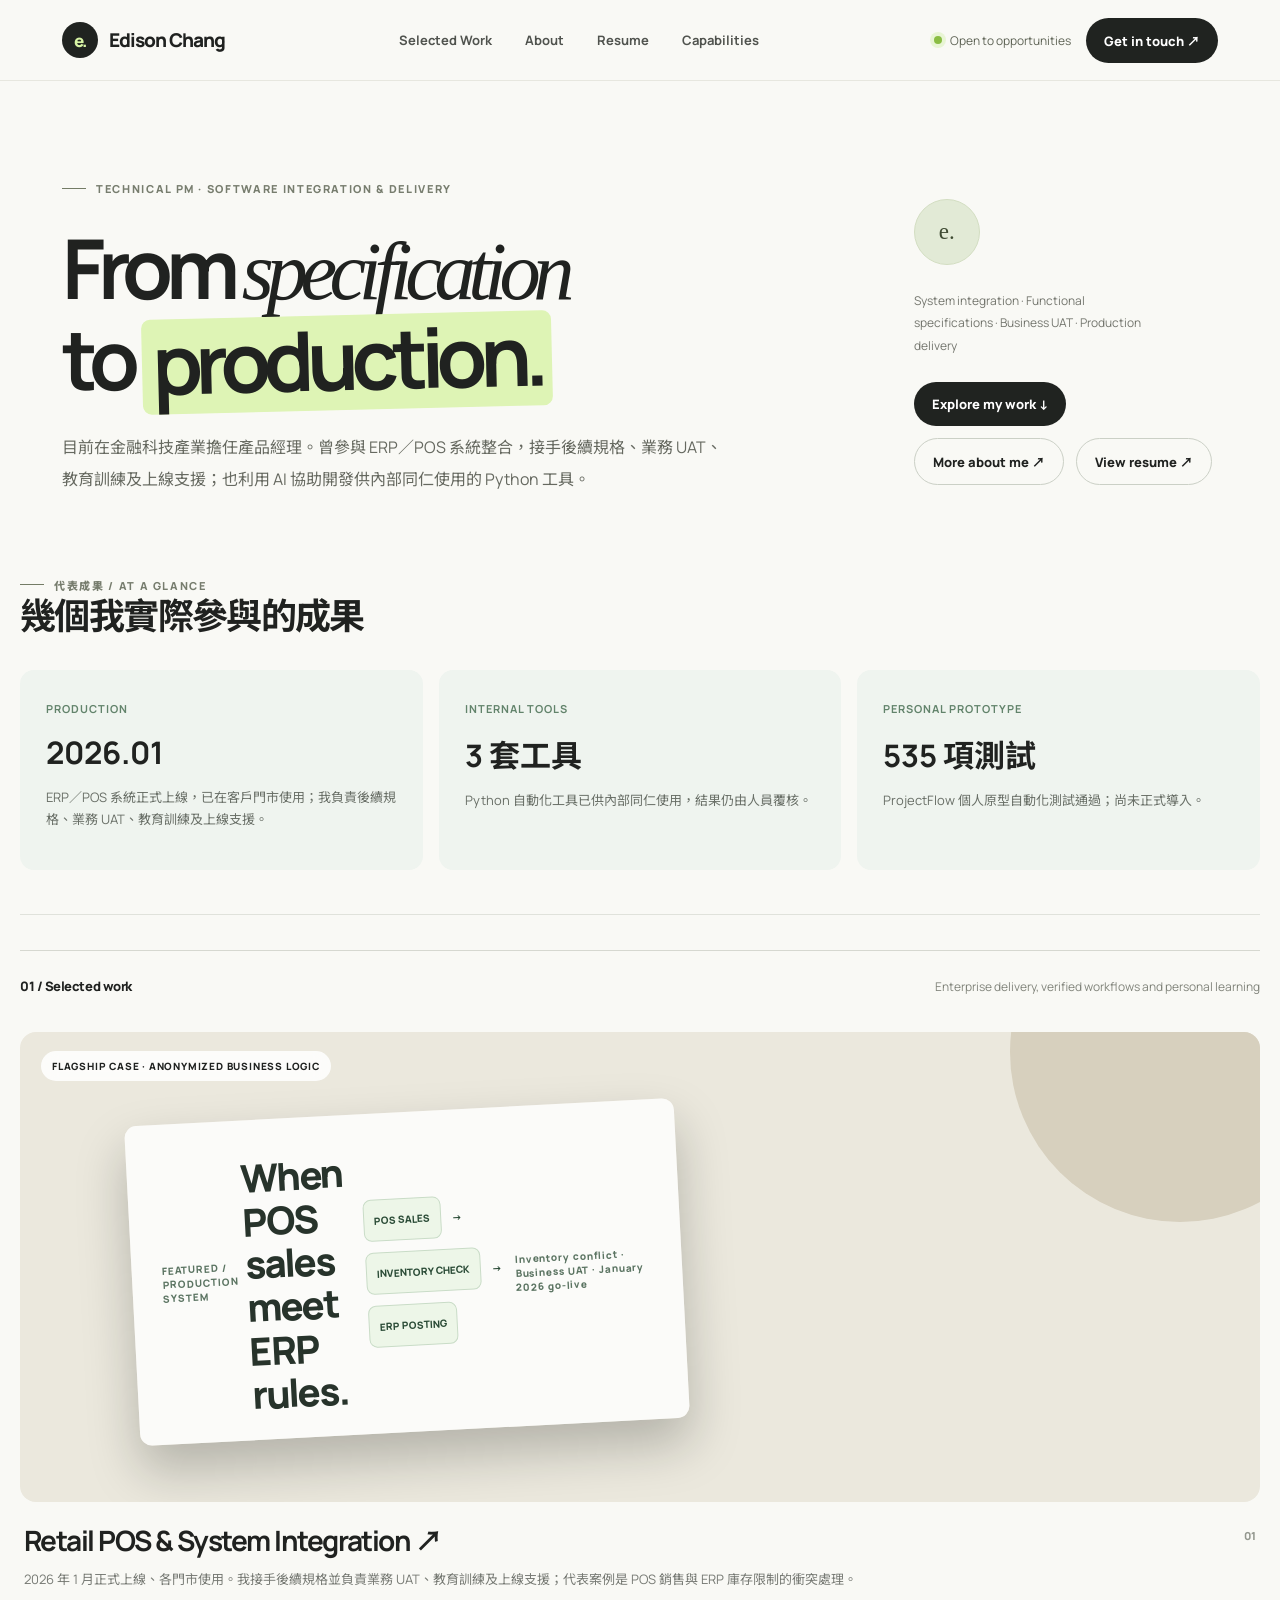
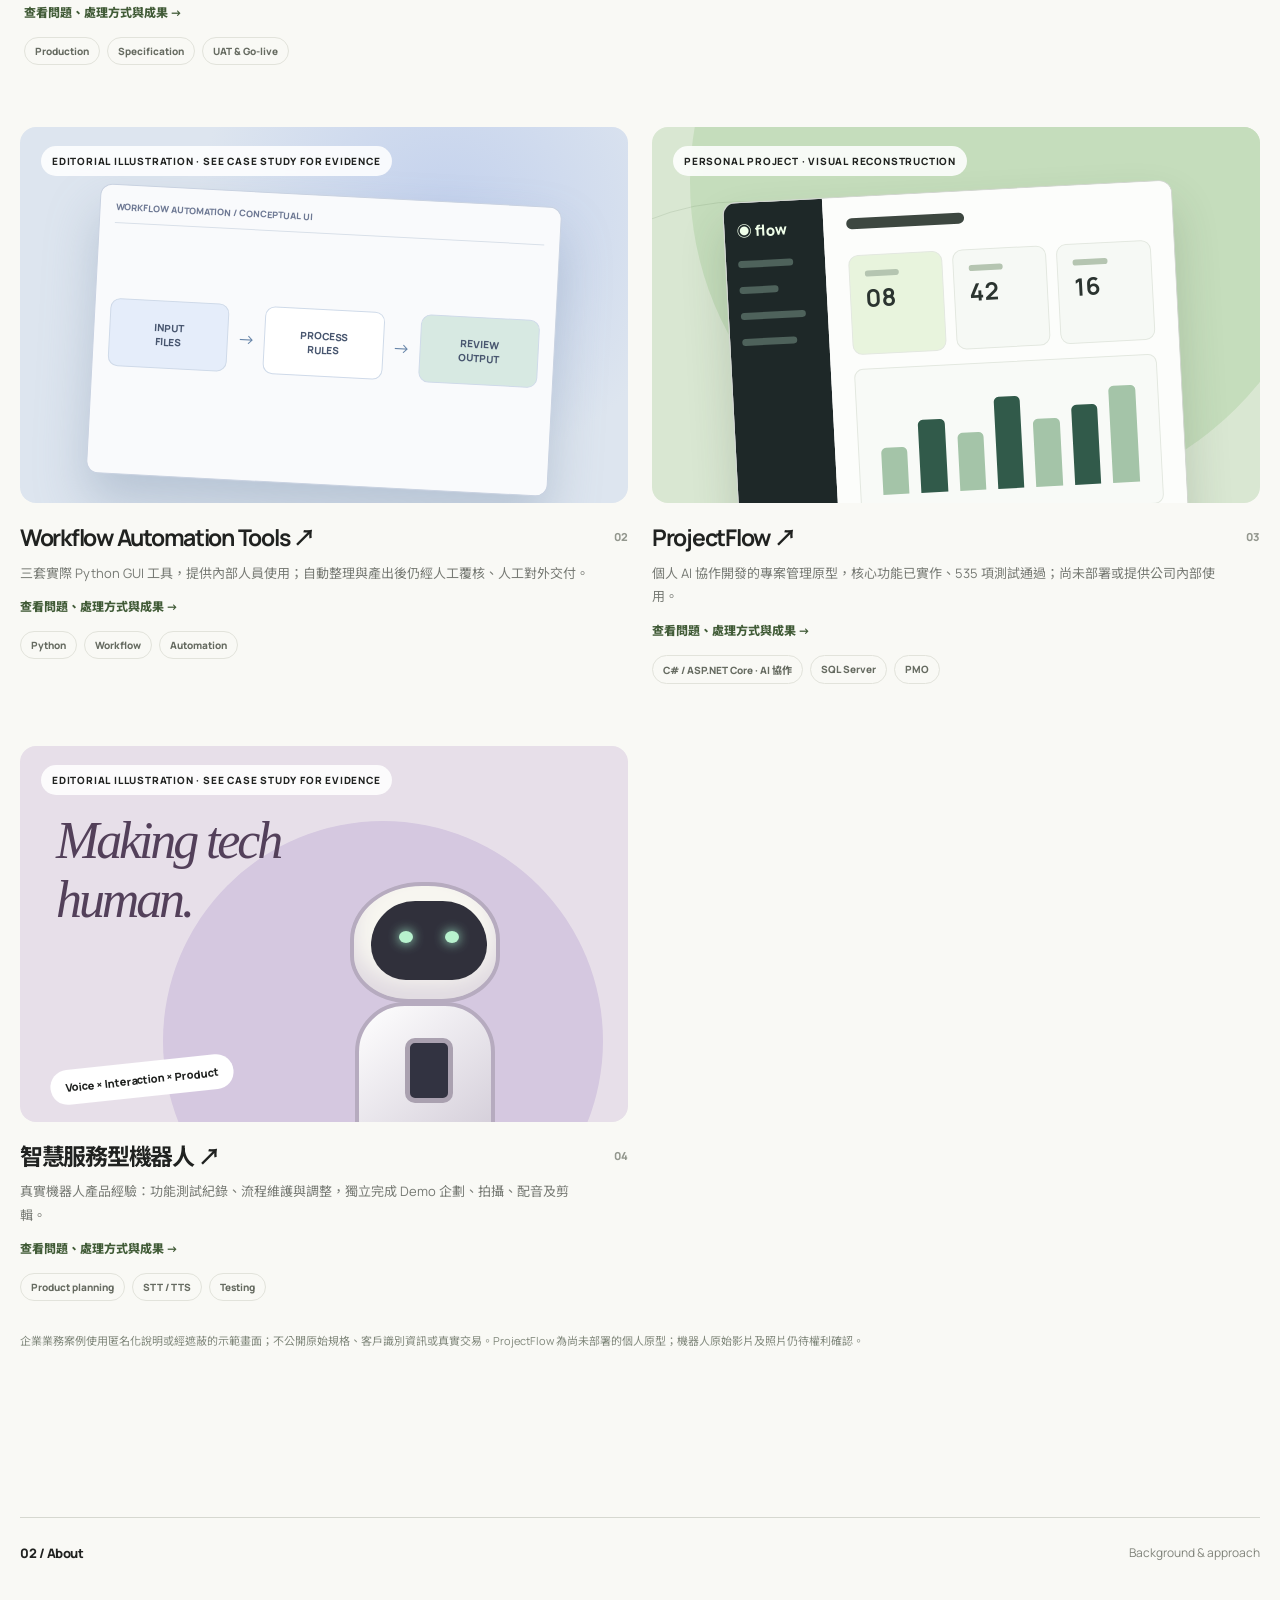
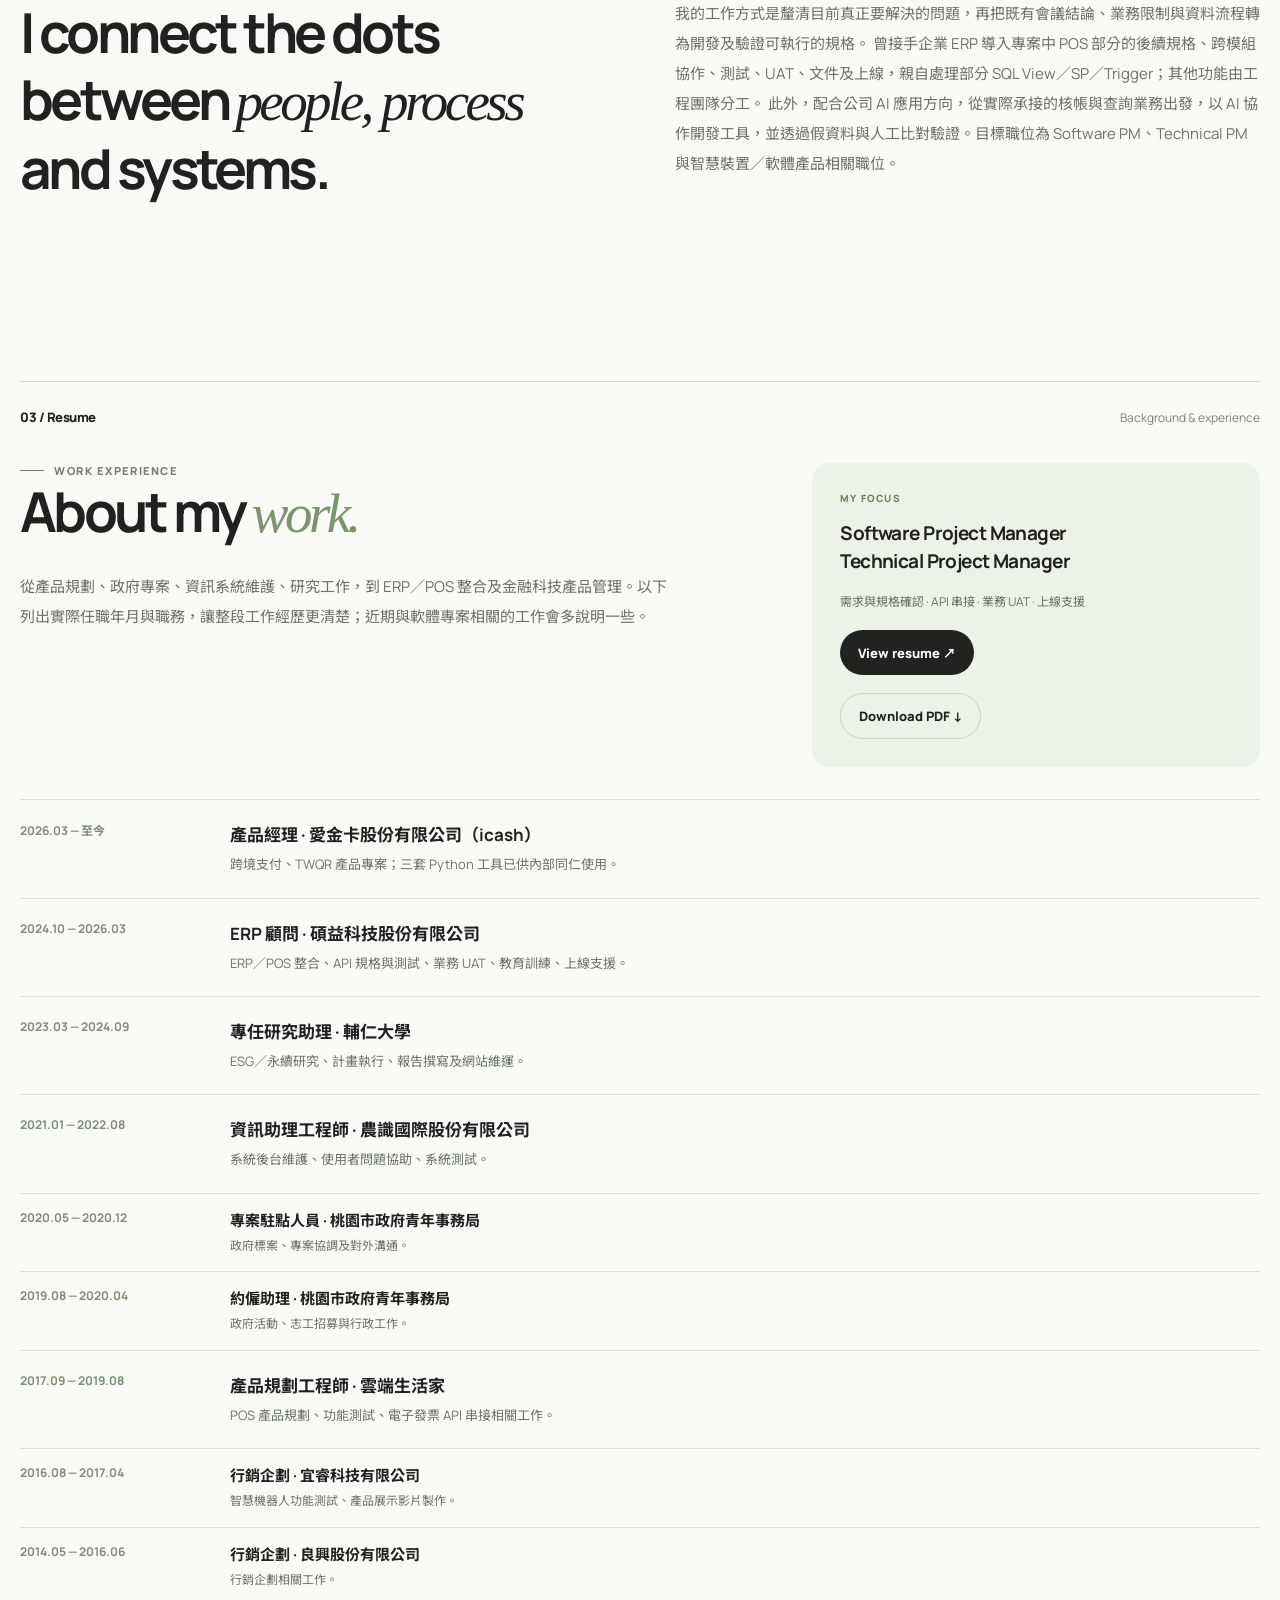
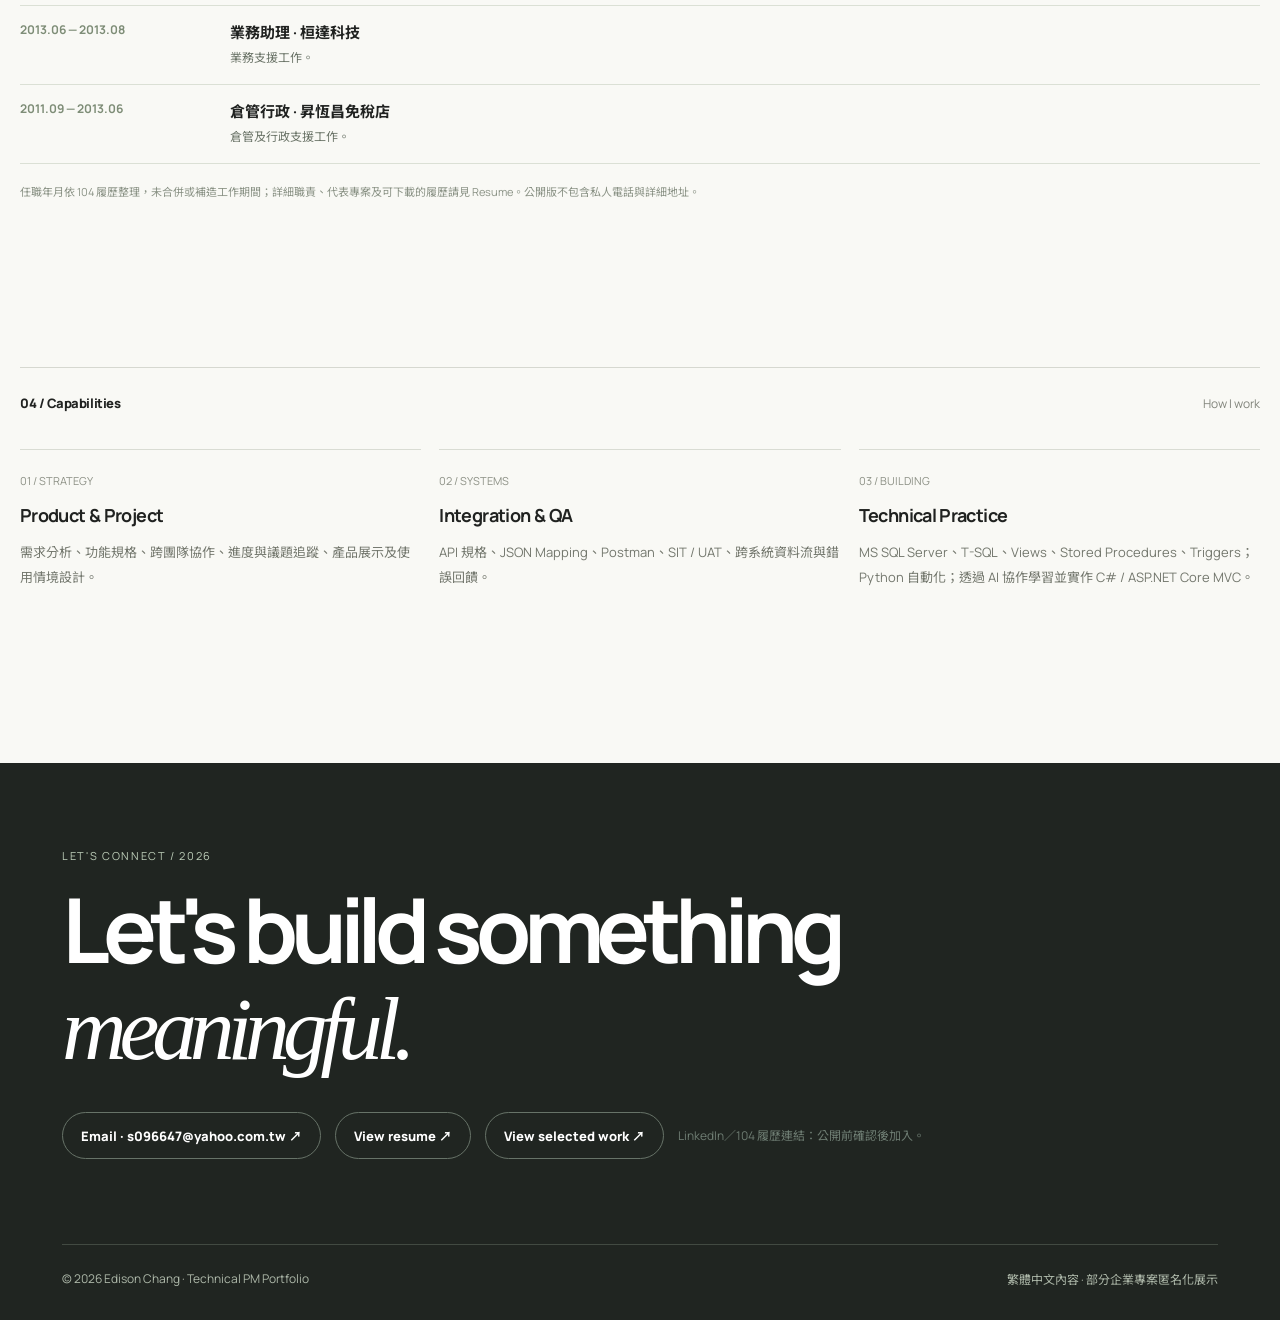
==== commit 647c50da: "Add files via upload Update portfolio  with complete resume and assets" ====
--- a/index.html
+++ b/index.html
@@ -1,8 +1,9 @@
-<!DOCTYPE html>
 <!DOCTYPE html>
 
-<html lang="zh-Hant"><head><meta charset="utf-8"/><meta content="width=device-width,initial-scale=1" name="viewport"/><meta content="#f9f9f5" name="theme-color"/><meta content="Edison Chang Technical PM 作品集：POS／ERP 整合交付、AI 協作流程自動化、ProjectFlow 與智慧機器人產品規劃。" name="description"/><title>Edison Chang | Technical PM · Software Integration &amp; Delivery</title><link href="styles.css" rel="stylesheet"/></head><body><a class="skip-link" href="#main-content">跳至主要內容</a><header class="header"><div class="wrap nav"><a class="logo" href="index.html"><span class="logo-mark">e.</span><span>Edison Chang</span></a><nav class="navlinks"><a href="index.html#work">Selected Work</a><a href="index.html#about">About</a><a href="index.html#skills">Capabilities</a></nav><div class="nav-right"><span class="small-status"><i class="status-dot"></i>Open to opportunities</span><a class="btn" href="index.html#contact">Get in touch ↗</a></div></div></header><main id="main-content"><section class="wrap intro"><div><div class="overline">TECHNICAL PM · SOFTWARE INTEGRATION &amp; DELIVERY</div><h1 class="hero-title">From <span class="italic">specification</span><br/>to <span class="mint">production.</span></h1><p class="hero-copy">我將業務需求轉成可開發的功能規格，協調工程師與使用者，親自執行業務 UAT、教育訓練與上線支援。具備各門市正式使用的 POS 系統交付經驗，也打造了內部同仁正在使用的 Python 自動化工具。</p></div><aside class="hero-aside"><div class="avatar">e.</div><p>System integration · Functional specifications · Business UAT · Production delivery</p><div class="hero-cta"><a class="btn" href="#work">Explore my work ↓</a><a class="btn btn-outline" href="#about">More about me ↗</a></div></aside></section><section aria-label="Recruiter overview" class="wrap pm-home-brief"><div class="overline">AT A GLANCE / FOR RECRUITERS</div><div class="pm-home-brief-grid"><div><span>01 / SHIPPED</span><strong>Enterprise delivery</strong><p>接手 POS 後續規格 → 業務 UAT → 教育訓練 → 部署準備 → 2026.01 上線支援</p></div><div><span>02 / ADOPTED</span><strong>Operational tools</strong><p>三套 Python GUI 已供內部同事使用；人員檢查結果後才對外提交</p></div><div><span>03 / PROTOTYPED</span><strong>Technical practice</strong><p>ProjectFlow 個人原型；具真實 GUI 與 535 項自動化測試，尚未導入企業</p></div></div></section><section class="wrap case-section v15-intro"><div class="overline">REAL-WORLD DELIVERY &amp; TECHNICAL PRACTICE</div><h2>Real systems. Real users.<br/>Clear ownership.</h2><div class="v15-stat-grid"><div><span>PRODUCTION</span><strong>2026.01</strong><p>Retail POS 整合正式上線，門市持續使用</p></div><div><span>INTERNAL TOOLS</span><strong>3 tools</strong><p>日常核帳、入點名單與交易協查，內部人員實際使用</p></div><div><span>PERSONAL PROTOTYPE</span><strong>535 / 535</strong><p>ProjectFlow 自動化測試通過；尚未正式導入</p></div></div></section><section class="wrap section" id="work"><div class="section-line"><span class="section-label">01 / Selected work</span><span class="section-note">Enterprise delivery, verified workflows and personal learning</span></div><div class="project-grid"><article class="project main"><a aria-label="查看 POS／ERP 系統整合案例" href="projects/voucher-system.html"><div class="project-art art-voucher"><div class="art-caption">FLAGSHIP CASE · ANONYMIZED BUSINESS LOGIC</div><div class="flow-poster"><div class="v16-card-label">FEATURED / PRODUCTION SYSTEM</div><div class="v16-pos-card-title">When POS sales<br/>meet ERP rules.</div><div class="v16-pos-card-diagram"><span>POS SALES</span><span>→</span><span>INVENTORY CHECK</span><span>→</span><span>ERP POSTING</span></div><div class="v16-card-foot">Inventory conflict · Business UAT · January 2026 go-live</div></div></div></a><div class="project-meta"><div><h3><a aria-label="閱讀 POS 完整問題、決策與交付案例" href="projects/voucher-system.html">Retail POS &amp; System Integration <span aria-hidden="true">↗</span></a></h3><p>2026 年 1 月正式上線、各門市使用。我接手後續規格並負責業務 UAT、教育訓練及上線支援；代表案例是 POS 銷售與 ERP 庫存限制的衝突處理。</p><span class="pm-case-link">查看問題、處理方式與成果 →</span><div class="taglist"><span class="tag">Production</span><span class="tag">Specification</span><span class="tag">UAT &amp; Go-live</span></div></div><span class="num">01</span></div></article><article class="project"><a aria-label="查看 Automation Tools 案例" href="projects/automation-tools.html"><div class="project-art art-auto"><div class="art-caption">EDITORIAL ILLUSTRATION · SEE CASE STUDY FOR EVIDENCE</div><div class="auto-window"><div class="auto-top">WORKFLOW AUTOMATION / CONCEPTUAL UI</div><div class="auto-canvas"><div class="auto-node">INPUT<br/>FILES</div><span class="auto-arrow">→</span><div class="auto-node">PROCESS<br/>RULES</div><span class="auto-arrow">→</span><div class="auto-node">REVIEW<br/>OUTPUT</div></div></div></div></a><div class="project-meta"><div><h3><a href="projects/automation-tools.html">Workflow Automation Tools <span aria-hidden="true">↗</span></a></h3><p>三套實際 Python GUI 工具，提供內部人員使用；自動整理與產出後仍經人工覆核、人工對外交付。</p><span class="pm-case-link">查看問題、處理方式與成果 →</span><div class="taglist"><span class="tag">Python</span><span class="tag">Workflow</span><span class="tag">Automation</span></div></div><span class="num">02</span></div></article><article class="project"><a aria-label="查看 ProjectFlow 案例" href="projects/projectflow.html"><div class="project-art art-projectflow"><div class="art-caption">PERSONAL PROJECT · VISUAL RECONSTRUCTION</div><div class="art-window"><div class="art-side"><span class="art-brand">◉ flow</span><i></i><i></i><i></i><i></i></div><div class="art-work"><div class="art-toolbar"></div><div class="art-cards"><div class="art-kpi"><small></small><b>08</b></div><div class="art-kpi"><small></small><b>42</b></div><div class="art-kpi"><small></small><b>16</b></div></div><div class="art-chart"><i style="--h:45%"></i><i style="--h:70%"></i><i style="--h:56%"></i><i style="--h:88%"></i><i style="--h:65%"></i><i style="--h:77%"></i><i style="--h:93%"></i></div></div></div></div></a><div class="project-meta"><div><h3><a href="projects/projectflow.html">ProjectFlow <span aria-hidden="true">↗</span></a></h3><p>個人 AI 協作開發的專案管理原型，核心功能已實作、535 項測試通過；尚未部署或提供公司內部使用。</p><span class="pm-case-link">查看問題、處理方式與成果 →</span><div class="taglist"><span class="tag">C# / ASP.NET Core · AI 協作</span><span class="tag">SQL Server</span><span class="tag">PMO</span></div></div><span class="num">03</span></div></article><article class="project"><a aria-label="查看 智慧服務型機器人 案例" href="projects/robotics.html"><div class="project-art art-robot"><div class="art-caption">EDITORIAL ILLUSTRATION · SEE CASE STUDY FOR EVIDENCE</div><div class="robot-caption">Making tech<br/>human.</div><div class="robot"><div class="robot-head"><div class="robot-face"></div></div><div class="robot-body"><div class="robot-panel"></div></div></div><span class="sticker">Voice × Interaction × Product</span></div></a><div class="project-meta"><div><h3><a href="projects/robotics.html">智慧服務型機器人 <span aria-hidden="true">↗</span></a></h3><p>真實機器人產品經驗：功能測試紀錄、流程維護與調整，獨立完成 Demo 企劃、拍攝、配音及剪輯。</p><span class="pm-case-link">查看問題、處理方式與成果 →</span><div class="taglist"><span class="tag">Product planning</span><span class="tag">STT / TTS</span><span class="tag">Testing</span></div></div><span class="num">04</span></div></article></div><p class="disclaimer" style="margin-top:30px">企業業務案例使用匿名化說明或經遮蔽的示範畫面；不公開原始規格、客戶識別資訊或真實交易。ProjectFlow 為尚未部署的個人原型；機器人原始影片及照片仍待權利確認。</p></section><section class="wrap section" id="about"><div class="section-line"><span class="section-label">02 / About</span><span class="section-note">Background &amp; approach</span></div><div class="two-col"><h2 class="section-title">I connect the dots between <em style="font-family:Georgia,serif;font-weight:400">people, process</em> and systems.</h2><div class="copy">我的工作方式是釐清目前真正要解決的問題，再把既有會議結論、業務限制與資料流程轉為開發及驗證可執行的規格。
+<!DOCTYPE html>
+
+<html lang="zh-Hant"><head><meta charset="utf-8"/><meta content="width=device-width,initial-scale=1" name="viewport"/><meta content="#f9f9f5" name="theme-color"/><meta content="Edison Chang Technical PM 作品集：POS／ERP 整合交付、AI 協作流程自動化、ProjectFlow 與智慧機器人產品規劃。" name="description"/><title>Edison Chang | Technical PM · Software Integration &amp; Delivery</title><link href="styles.css" rel="stylesheet"/></head><body><a class="skip-link" href="#main-content">跳至主要內容</a><header class="header"><div class="wrap nav"><a class="logo" href="index.html"><span class="logo-mark">e.</span><span>Edison Chang</span></a><nav class="navlinks"><a href="index.html#work">Selected Work</a><a href="index.html#about">About</a><a href="resume.html">Resume</a><a href="index.html#skills">Capabilities</a></nav><div class="nav-right"><span class="small-status"><i class="status-dot"></i>Open to opportunities</span><a class="btn" href="index.html#contact">Get in touch ↗</a></div></div></header><main id="main-content"><section class="wrap intro"><div><div class="overline">TECHNICAL PM · SOFTWARE INTEGRATION &amp; DELIVERY</div><h1 class="hero-title">From <span class="italic">specification</span><br/>to <span class="mint">production.</span></h1><p class="hero-copy">目前在金融科技產業擔任產品經理。曾參與 ERP／POS 系統整合，接手後續規格、業務 UAT、教育訓練及上線支援；也利用 AI 協助開發供內部同仁使用的 Python 工具。</p></div><aside class="hero-aside"><div class="avatar">e.</div><p>System integration · Functional specifications · Business UAT · Production delivery</p><div class="hero-cta"><a class="btn" href="#work">Explore my work ↓</a><a class="btn btn-outline" href="#about">More about me ↗</a><a class="btn btn-outline" href="resume.html">View resume ↗</a></div></aside></section><section class="wrap case-section v15-intro v20-quick-evidence"><div class="overline">代表成果 / AT A GLANCE</div><h2>幾個我實際參與的成果</h2><div class="v15-stat-grid"><div><span>PRODUCTION</span><strong>2026.01</strong><p>ERP／POS 系統正式上線，已在客戶門市使用；我負責後續規格、業務 UAT、教育訓練及上線支援。</p></div><div><span>INTERNAL TOOLS</span><strong>3 套工具</strong><p>Python 自動化工具已供內部同仁使用，結果仍由人員覆核。</p></div><div><span>PERSONAL PROTOTYPE</span><strong>535 項測試</strong><p>ProjectFlow 個人原型自動化測試通過；尚未正式導入。</p></div></div></section><section class="wrap section" id="work"><div class="section-line"><span class="section-label">01 / Selected work</span><span class="section-note">Enterprise delivery, verified workflows and personal learning</span></div><div class="project-grid"><article class="project main"><a aria-label="查看 POS／ERP 系統整合案例" href="projects/voucher-system.html"><div class="project-art art-voucher"><div class="art-caption">FLAGSHIP CASE · ANONYMIZED BUSINESS LOGIC</div><div class="flow-poster"><div class="v16-card-label">FEATURED / PRODUCTION SYSTEM</div><div class="v16-pos-card-title">When POS sales<br/>meet ERP rules.</div><div class="v16-pos-card-diagram"><span>POS SALES</span><span>→</span><span>INVENTORY CHECK</span><span>→</span><span>ERP POSTING</span></div><div class="v16-card-foot">Inventory conflict · Business UAT · January 2026 go-live</div></div></div></a><div class="project-meta"><div><h3><a aria-label="閱讀 POS 完整問題、決策與交付案例" href="projects/voucher-system.html">Retail POS &amp; System Integration <span aria-hidden="true">↗</span></a></h3><p>2026 年 1 月正式上線、各門市使用。我接手後續規格並負責業務 UAT、教育訓練及上線支援；代表案例是 POS 銷售與 ERP 庫存限制的衝突處理。</p><span class="pm-case-link">查看問題、處理方式與成果 →</span><div class="taglist"><span class="tag">Production</span><span class="tag">Specification</span><span class="tag">UAT &amp; Go-live</span></div></div><span class="num">01</span></div></article><article class="project"><a aria-label="查看 Automation Tools 案例" href="projects/automation-tools.html"><div class="project-art art-auto"><div class="art-caption">EDITORIAL ILLUSTRATION · SEE CASE STUDY FOR EVIDENCE</div><div class="auto-window"><div class="auto-top">WORKFLOW AUTOMATION / CONCEPTUAL UI</div><div class="auto-canvas"><div class="auto-node">INPUT<br/>FILES</div><span class="auto-arrow">→</span><div class="auto-node">PROCESS<br/>RULES</div><span class="auto-arrow">→</span><div class="auto-node">REVIEW<br/>OUTPUT</div></div></div></div></a><div class="project-meta"><div><h3><a href="projects/automation-tools.html">Workflow Automation Tools <span aria-hidden="true">↗</span></a></h3><p>三套實際 Python GUI 工具，提供內部人員使用；自動整理與產出後仍經人工覆核、人工對外交付。</p><span class="pm-case-link">查看問題、處理方式與成果 →</span><div class="taglist"><span class="tag">Python</span><span class="tag">Workflow</span><span class="tag">Automation</span></div></div><span class="num">02</span></div></article><article class="project"><a aria-label="查看 ProjectFlow 案例" href="projects/projectflow.html"><div class="project-art art-projectflow"><div class="art-caption">PERSONAL PROJECT · VISUAL RECONSTRUCTION</div><div class="art-window"><div class="art-side"><span class="art-brand">◉ flow</span><i></i><i></i><i></i><i></i></div><div class="art-work"><div class="art-toolbar"></div><div class="art-cards"><div class="art-kpi"><small></small><b>08</b></div><div class="art-kpi"><small></small><b>42</b></div><div class="art-kpi"><small></small><b>16</b></div></div><div class="art-chart"><i style="--h:45%"></i><i style="--h:70%"></i><i style="--h:56%"></i><i style="--h:88%"></i><i style="--h:65%"></i><i style="--h:77%"></i><i style="--h:93%"></i></div></div></div></div></a><div class="project-meta"><div><h3><a href="projects/projectflow.html">ProjectFlow <span aria-hidden="true">↗</span></a></h3><p>個人 AI 協作開發的專案管理原型，核心功能已實作、535 項測試通過；尚未部署或提供公司內部使用。</p><span class="pm-case-link">查看問題、處理方式與成果 →</span><div class="taglist"><span class="tag">C# / ASP.NET Core · AI 協作</span><span class="tag">SQL Server</span><span class="tag">PMO</span></div></div><span class="num">03</span></div></article><article class="project"><a aria-label="查看 智慧服務型機器人 案例" href="projects/robotics.html"><div class="project-art art-robot"><div class="art-caption">EDITORIAL ILLUSTRATION · SEE CASE STUDY FOR EVIDENCE</div><div class="robot-caption">Making tech<br/>human.</div><div class="robot"><div class="robot-head"><div class="robot-face"></div></div><div class="robot-body"><div class="robot-panel"></div></div></div><span class="sticker">Voice × Interaction × Product</span></div></a><div class="project-meta"><div><h3><a href="projects/robotics.html">智慧服務型機器人 <span aria-hidden="true">↗</span></a></h3><p>真實機器人產品經驗：功能測試紀錄、流程維護與調整，獨立完成 Demo 企劃、拍攝、配音及剪輯。</p><span class="pm-case-link">查看問題、處理方式與成果 →</span><div class="taglist"><span class="tag">Product planning</span><span class="tag">STT / TTS</span><span class="tag">Testing</span></div></div><span class="num">04</span></div></article></div><p class="disclaimer" style="margin-top:30px">企業業務案例使用匿名化說明或經遮蔽的示範畫面；不公開原始規格、客戶識別資訊或真實交易。ProjectFlow 為尚未部署的個人原型；機器人原始影片及照片仍待權利確認。</p></section><section class="wrap section" id="about"><div class="section-line"><span class="section-label">02 / About</span><span class="section-note">Background &amp; approach</span></div><div class="two-col"><h2 class="section-title">I connect the dots between <em style="font-family:Georgia,serif;font-weight:400">people, process</em> and systems.</h2><div class="copy">我的工作方式是釐清目前真正要解決的問題，再把既有會議結論、業務限制與資料流程轉為開發及驗證可執行的規格。
 
 曾接手企業 ERP 導入專案中 POS 部分的後續規格、跨模組協作、測試、UAT、文件及上線，親自處理部分 SQL View／SP／Trigger；其他功能由工程團隊分工。
 
-此外，配合公司 AI 應用方向，從實際承接的核帳與查詢業務出發，以 AI 協作開發工具，並透過假資料與人工比對驗證。目標職位為 Software PM、Technical PM 與智慧裝置／軟體產品相關職位。</div></div></section><section class="wrap section" id="skills"><div class="section-line"><span class="section-label">03 / Capabilities</span><span class="section-note">How I work</span></div><div class="skills"><div class="skill-block"><span>01 / STRATEGY</span><h4>Product &amp; Project</h4><p>需求分析、功能規格、跨團隊協作、進度與議題追蹤、產品展示及使用情境設計。</p></div><div class="skill-block"><span>02 / SYSTEMS</span><h4>Integration &amp; QA</h4><p>API 規格、JSON Mapping、Postman、SIT / UAT、跨系統資料流與錯誤回饋。</p></div><div class="skill-block"><span>03 / BUILDING</span><h4>Technical Practice</h4><p>MS SQL Server、T-SQL、Views、Stored Procedures、Triggers；Python 自動化；透過 AI 協作學習並實作 C# / ASP.NET Core MVC。</p></div></div></section></main><footer class="footer" id="contact"><div class="wrap"><div class="footer-label">LET'S CONNECT / 2026</div><h2 class="footer-big">Let's build something<br/><em>meaningful.</em></h2><div class="footer-actions"><a aria-label="寄送求職聯絡 Email 至 s096647@yahoo.com.tw" class="btn btn-outline" href="mailto:s096647@yahoo.com.tw">Email · s096647@yahoo.com.tw ↗</a><a class="btn btn-outline" href="index.html#work">View selected work ↗</a><p class="v15-contact-note">LinkedIn／104 履歷連結：公開前確認後加入。</p></div><div class="footer-row"><span>© 2026 Edison Chang · Technical PM Portfolio</span><span>繁體中文內容 · 部分企業專案匿名化展示</span></div></div></footer></body></html>+此外，配合公司 AI 應用方向，從實際承接的核帳與查詢業務出發，以 AI 協作開發工具，並透過假資料與人工比對驗證。目標職位為 Software PM、Technical PM 與智慧裝置／軟體產品相關職位。</div></div></section><section class="wrap section pm-resume-section" id="resume"><div class="section-line"><span class="section-label">03 / Resume</span><span class="section-note">Background &amp; experience</span></div><div class="pm-resume-top"><div><div class="overline">WORK EXPERIENCE</div><h2 class="section-title">About my <em>work.</em></h2><p class="copy">從產品規劃、政府專案、資訊系統維護、研究工作，到 ERP／POS 整合及金融科技產品管理。以下列出實際任職年月與職務，讓整段工作經歷更清楚；近期與軟體專案相關的工作會多說明一些。</p></div><div class="pm-resume-note"><span>MY FOCUS</span><strong>Software Project Manager<br/>Technical Project Manager</strong><p>需求與規格確認 · API 串接 · 業務 UAT · 上線支援</p><a class="btn" href="resume.html">View resume ↗</a><a class="btn btn-outline" download="" href="assets/Edison_Chang_Resume.pdf">Download PDF ↓</a></div></div><div class="pm-resume-timeline"><div class="timeline-row"><time>2026.03 — 至今</time><div><strong>產品經理 · 愛金卡股份有限公司（icash）</strong><p>跨境支付、TWQR 產品專案；三套 Python 工具已供內部同仁使用。</p></div></div><div class="timeline-row"><time>2024.10 — 2026.03</time><div><strong>ERP 顧問 · 碩益科技股份有限公司</strong><p>ERP／POS 整合、API 規格與測試、業務 UAT、教育訓練、上線支援。</p></div></div><div class="timeline-row"><time>2023.03 — 2024.09</time><div><strong>專任研究助理 · 輔仁大學</strong><p>ESG／永續研究、計畫執行、報告撰寫及網站維運。</p></div></div><div class="timeline-row"><time>2021.01 — 2022.08</time><div><strong>資訊助理工程師 · 農識國際股份有限公司</strong><p>系統後台維護、使用者問題協助、系統測試。</p></div></div><div class="timeline-row timeline-compact"><time>2020.05 — 2020.12</time><div><strong>專案駐點人員 · 桃園市政府青年事務局</strong><p>政府標案、專案協調及對外溝通。</p></div></div><div class="timeline-row timeline-compact"><time>2019.08 — 2020.04</time><div><strong>約僱助理 · 桃園市政府青年事務局</strong><p>政府活動、志工招募與行政工作。</p></div></div><div class="timeline-row"><time>2017.09 — 2019.08</time><div><strong>產品規劃工程師 · 雲端生活家</strong><p>POS 產品規劃、功能測試、電子發票 API 串接相關工作。</p></div></div><div class="timeline-row timeline-compact"><time>2016.08 — 2017.04</time><div><strong>行銷企劃 · 宜睿科技有限公司</strong><p>智慧機器人功能測試、產品展示影片製作。</p></div></div><div class="timeline-row timeline-compact"><time>2014.05 — 2016.06</time><div><strong>行銷企劃 · 良興股份有限公司</strong><p>行銷企劃相關工作。</p></div></div><div class="timeline-row timeline-compact"><time>2013.06 — 2013.08</time><div><strong>業務助理 · 桓達科技</strong><p>業務支援工作。</p></div></div><div class="timeline-row timeline-compact"><time>2011.09 — 2013.06</time><div><strong>倉管行政 · 昇恆昌免稅店</strong><p>倉管及行政支援工作。</p></div></div></div><p class="pm-resume-fineprint">任職年月依 104 履歷整理，未合併或補造工作期間；詳細職責、代表專案及可下載的履歷請見 Resume。公開版不包含私人電話與詳細地址。</p></section><section class="wrap section" id="skills"><div class="section-line"><span class="section-label">04 / Capabilities</span><span class="section-note">How I work</span></div><div class="skills"><div class="skill-block"><span>01 / STRATEGY</span><h4>Product &amp; Project</h4><p>需求分析、功能規格、跨團隊協作、進度與議題追蹤、產品展示及使用情境設計。</p></div><div class="skill-block"><span>02 / SYSTEMS</span><h4>Integration &amp; QA</h4><p>API 規格、JSON Mapping、Postman、SIT / UAT、跨系統資料流與錯誤回饋。</p></div><div class="skill-block"><span>03 / BUILDING</span><h4>Technical Practice</h4><p>MS SQL Server、T-SQL、Views、Stored Procedures、Triggers；Python 自動化；透過 AI 協作學習並實作 C# / ASP.NET Core MVC。</p></div></div></section></main><footer class="footer" id="contact"><div class="wrap"><div class="footer-label">LET'S CONNECT / 2026</div><h2 class="footer-big">Let's build something<br/><em>meaningful.</em></h2><div class="footer-actions"><a aria-label="寄送求職聯絡 Email 至 s096647@yahoo.com.tw" class="btn btn-outline" href="mailto:s096647@yahoo.com.tw">Email · s096647@yahoo.com.tw ↗</a><a class="btn btn-outline" href="resume.html">View resume ↗</a><a class="btn btn-outline" href="index.html#work">View selected work ↗</a><p class="v15-contact-note">LinkedIn／104 履歷連結：公開前確認後加入。</p></div><div class="footer-row"><span>© 2026 Edison Chang · Technical PM Portfolio</span><span>繁體中文內容 · 部分企業專案匿名化展示</span></div></div></footer></body></html>
--- a/styles.css
+++ b/styles.css
@@ -92,3 +92,153 @@
 
 /* Pending public contact confirmation */
 .pending-contact{opacity:.7;cursor:default;pointer-events:none;}
+
+/* MOBILE FIX 2026-10-20 VERIFIED: clean hero + vertical POS cover */
+@media (max-width: 760px) {
+  .wrap { padding-left: 22px; padding-right: 22px; }
+  .header .wrap { padding-left: 20px; padding-right: 20px; }
+  .nav { height: 67px; gap: 8px; }
+  .nav-right .btn { font-size: 12px; padding: 11px 14px; white-space: nowrap; }
+  .logo { font-size: 17px; gap: 7px; letter-spacing: -.055em; }
+  .logo-mark { width: 32px; height: 32px; flex: 0 0 32px; }
+  .intro { display: block; padding-top: 44px; padding-bottom: 40px; }
+  .overline { line-height: 1.55; font-size: 10px; letter-spacing: .10em; }
+  .overline:before { width: 18px; flex-shrink: 0; }
+  .hero-title { font-size: clamp(36px, 9.3vw, 52px); line-height: 1.12; letter-spacing: -.075em; margin: 24px 0 23px; }
+  .hero-title .mint { max-width: 100%; }
+  .hero-copy { font-size: 14px; line-height: 1.85; }
+  .hero-aside { padding-top: 19px; gap: 16px; }
+  .hero-aside p { font-size: 11px; line-height: 1.7; max-width: none; }
+  .hero-cta { gap: 9px; }
+  .hero-cta .btn { font-size: 12px; padding: 13px 15px; }
+  .section { padding-bottom: 66px; }
+  .project-grid { gap: 38px; }
+  .project.main .project-art { height: 355px; }
+  .art-voucher .flow-poster,
+  .project.main .art-voucher .flow-poster {
+    position: absolute;
+    inset: 53px 15px 16px !important;
+    width: auto !important;
+    height: auto;
+    max-width: none !important;
+    transform: none !important;
+    display: flex;
+    flex-direction: column;
+    align-items: flex-start;
+    justify-content: center;
+    gap: 13px;
+    padding: 20px 18px !important;
+    background: rgba(255,255,255,.90);
+    box-shadow: 0 10px 22px rgba(0,0,0,.07);
+    overflow: hidden;
+  }
+  .art-voucher .v16-card-label,
+  .art-voucher .v16-card-foot { position: static; font-size: 9px; line-height: 1.5; letter-spacing: .055em; }
+  .art-voucher .v16-pos-card-title {
+    position: static;
+    font-size: clamp(27px, 7.2vw, 36px);
+    line-height: 1.08;
+    margin: 0;
+    letter-spacing: -.055em;
+  }
+  .art-voucher .v16-pos-card-diagram { display: flex; gap: 7px; align-items: center; flex-wrap: wrap; margin: 0; }
+  .art-voucher .v16-pos-card-diagram span { font-size: 9px; white-space: nowrap; }
+  .art-voucher .v16-pos-card-diagram span:nth-child(odd) { padding: 8px 7px; }
+  .project.main .project-meta { padding: 0 2px; }
+  .project.main h3 { font-size: 20px; letter-spacing: -.045em; }
+  .project p { font-size: 13px; line-height: 1.75; }
+}
+@media (max-width: 390px) {
+  .wrap { padding-left: 19px; padding-right: 19px; }
+  .intro { padding-top: 37px; }
+  .hero-title { font-size: clamp(35px, 9.4vw, 41px); }
+  .nav-right .btn { padding: 10px 11px; font-size: 11px; }
+  .project.main .project-art { height: 350px; }
+  .art-voucher .flow-poster { inset: 52px 12px 13px !important; padding: 16px 14px !important; gap: 11px; }
+  .art-voucher .v16-pos-card-title { font-size: 27px; }
+}
+
+
+/* Resume addition — simple English and Chinese-first copy */
+.pm-resume-section .section-title em{font-family:Georgia,serif;font-weight:400;color:#7b946e}
+.pm-resume-top{display:grid;grid-template-columns:1.25fr .75fr;gap:46px;align-items:start}
+.pm-resume-top .copy{max-width:650px;margin:0}
+.pm-resume-note{background:#edf2e8;padding:28px;border-radius:18px;display:flex;align-items:flex-start;flex-direction:column;gap:15px}
+.pm-resume-note>span,.resume-eyebrow{color:#69845c;font-size:10px;font-weight:800;letter-spacing:.12em}
+.pm-resume-note strong{font-size:19px;line-height:1.45;letter-spacing:-.03em}
+.pm-resume-note p{font-size:12px;line-height:1.8;color:#64705f;margin:0}
+.pm-resume-note .btn{margin-top:3px}
+.pm-resume-timeline{margin-top:32px;border-top:1px solid #dbe0d5}
+.pm-resume-timeline>div{display:grid;grid-template-columns:180px 1fr;gap:30px;padding:21px 0;border-bottom:1px solid #dbe0d5}
+.pm-resume-timeline time{font-size:12px;font-weight:700;color:#7e8d77}
+.pm-resume-timeline strong{font-size:17px}
+.pm-resume-timeline p{color:#6b7468;font-size:13px;line-height:1.8;margin:7px 0 0}
+.pm-resume-fineprint{font-size:11px;color:#8a9285;line-height:1.8;margin-top:18px}
+.public-resume{padding-top:50px;padding-bottom:100px;max-width:1100px}
+.resume-actions{display:flex;justify-content:space-between;align-items:center;gap:16px}
+.resume-heading{padding:68px 0 48px;border-bottom:1px solid #d7dcd1}
+.resume-heading h1{font-size:clamp(44px,6vw,76px);line-height:1.15;letter-spacing:-.07em;margin:20px 0 10px}
+.resume-heading h1 span{font-weight:500;font-size:.54em;letter-spacing:-.035em;white-space:nowrap}
+.resume-heading>p{font-size:17px;color:#647060;margin:0}
+.resume-contacts{display:flex;gap:13px 23px;flex-wrap:wrap;margin-top:30px;color:#53644d;font-size:13px}
+.resume-contacts a{text-decoration:underline;text-underline-offset:3px}
+.resume-block{display:grid;grid-template-columns:195px 1fr;gap:34px;border-bottom:1px solid #d9ded3;padding:39px 0}
+.resume-block>h2{font-size:13px;text-transform:uppercase;letter-spacing:.06em;margin:7px 0;color:#667c58}
+.resume-block p{font-size:14px;line-height:1.85;color:#606d5f;margin:0 0 13px}
+.resume-record{display:grid;grid-template-columns:135px 1fr;gap:22px;padding:0 0 27px;margin-bottom:27px;border-bottom:1px solid #e4e8e0}
+.resume-record:last-child{padding:0;margin:0;border:0}
+.resume-date{color:#879183;font-size:12px;line-height:1.6}
+.resume-record h3{font-size:17px;line-height:1.5;margin:0 0 11px}
+.resume-record h3 span{font-weight:500;color:#647361}
+.resume-projects{display:grid;grid-template-columns:repeat(3,minmax(0,1fr));gap:13px}
+.resume-projects article{background:#eff3eb;border:1px solid #e1e6db;border-radius:13px;padding:19px;min-width:0}
+.resume-projects h3{font-size:17px;line-height:1.4;margin:15px 0 10px}
+.resume-projects p{font-size:12px;line-height:1.8}
+.resume-projects a{color:#365c3c;font-size:12px;font-weight:800;text-decoration:underline}
+.resume-last{display:grid;grid-template-columns:1fr 1fr;gap:28px}
+.resume-last h3{font-size:16px;margin:0 0 10px}
+.resume-last h3:not(:first-child){margin-top:22px}
+.resume-disclosure{font-size:11px;line-height:1.8;color:#818b7e;margin-top:18px}
+.resume-end{display:flex;gap:12px;flex-wrap:wrap;margin-top:30px}
+.resume-footer{padding:0 0 20px;margin-top:0}
+.resume-footer .footer-row{margin-top:0;border:0}
+@media(max-width:760px){.pm-resume-top{grid-template-columns:1fr;gap:24px}.pm-resume-note{padding:22px}.pm-resume-timeline>div{grid-template-columns:1fr;gap:7px}.public-resume{padding-top:24px;padding-bottom:65px}.resume-heading{padding:44px 0 30px}.resume-heading h1{font-size:clamp(37px,9vw,56px)}.resume-block{grid-template-columns:1fr;gap:13px;padding:30px 0}.resume-record{grid-template-columns:1fr;gap:8px}.resume-projects,.resume-last{grid-template-columns:1fr}.resume-actions>.btn{font-size:11px;padding:11px 13px}.resume-contacts{gap:10px 17px}}
+@media print{.header,.skip-link,.resume-actions,.resume-end,.resume-footer,.resume-projects a{display:none!important}body{background:white!important;font-size:10pt;color:#202820}.public-resume{padding:0!important;max-width:none}.resume-heading{padding:0 0 16px}.resume-heading h1{font-size:29pt;margin:12px 0 6px}.resume-heading>p{font-size:11pt}.resume-contacts{margin-top:12px}.resume-block{grid-template-columns:120px 1fr;gap:18px;padding:16px 0;break-inside:avoid}.resume-record{grid-template-columns:100px 1fr;gap:12px;margin-bottom:11px;padding-bottom:11px;break-inside:avoid}.resume-record h3{font-size:11pt;margin-bottom:5px}.resume-block p{font-size:9pt;line-height:1.58;margin:0 0 5px}.resume-projects{grid-template-columns:repeat(3,1fr);gap:8px}.resume-projects article{padding:10px;break-inside:avoid}.resume-projects h3{font-size:10pt;margin:8px 0 5px}.resume-projects p{font-size:8pt}.resume-last{grid-template-columns:1fr 1fr}.resume-disclosure{margin-top:10px;font-size:8pt}@page{size:A4;margin:16mm 17mm}}
+
+/* V20: readable mobile hero, card, and complete resume */
+.v20-quick-evidence{padding-top:12px;padding-bottom:44px}
+.v20-quick-evidence h2{font-size:clamp(26px,3.1vw,36px);line-height:1.3}
+.v20-role-grid{display:grid;grid-template-columns:repeat(2,minmax(0,1fr));gap:16px;margin-top:28px}
+.v20-role-grid article{background:#f2f6ef;border:1px solid #dce7d7;padding:22px;border-radius:14px;min-width:0}
+.v20-role-grid strong{font-size:16px}.v20-role-grid p{font-size:13px;line-height:1.8;margin:10px 0 0}
+@media(max-width:760px){
+  .v20-quick-evidence{padding-top:0;padding-bottom:40px}
+  .intro{padding-top:38px;padding-bottom:28px}
+  .hero-title{font-size:clamp(35px,9vw,51px);line-height:1.15;letter-spacing:-.065em}
+  .hero-copy{font-size:14px;line-height:1.8}
+  .hero-aside{padding-top:16px}
+  .v20-role-grid{grid-template-columns:1fr;gap:10px}
+  .v20-role-grid article{padding:19px}
+  .project.main .project-art.art-voucher{height:370px}
+  .project.main .art-voucher .flow-poster{position:absolute!important;inset:59px 15px 15px!important;width:auto!important;height:auto!important;transform:none!important;background:rgba(255,255,255,.95)!important;border-radius:15px!important;padding:17px!important;display:flex!important;flex-direction:column!important;align-items:flex-start!important;justify-content:center!important;gap:12px!important;overflow:visible!important;box-shadow:none!important}
+  .art-voucher .v16-pos-card-title{font-size:clamp(25px,7vw,35px)!important;line-height:1.13!important;margin:0!important;max-width:100%;overflow-wrap:normal!important}
+  .art-voucher .v16-pos-card-diagram{display:flex!important;align-items:center!important;flex-wrap:wrap!important;gap:6px!important;margin:0!important}
+  .art-voucher .v16-pos-card-diagram span{font-size:9px!important;line-height:1.5!important}
+  .art-voucher .v16-card-foot{font-size:10px!important;line-height:1.55!important}
+  .project.main h3{font-size:20px;line-height:1.35}
+  .resume-records .resume-record{grid-template-columns:1fr!important;gap:7px!important}
+  .resume-record h3{overflow-wrap:anywhere}
+}
+@media(max-width:390px){.project.main .project-art.art-voucher{height:390px}.project.main .art-voucher .flow-poster{inset:58px 11px 12px!important;padding:14px!important}.art-voucher .v16-pos-card-title{font-size:26px!important}}
+
+/* V21 — homepage complete career timeline */
+.pm-resume-timeline .timeline-row{min-width:0}
+.pm-resume-timeline .timeline-compact{padding-top:15px;padding-bottom:15px}
+.pm-resume-timeline .timeline-compact strong{font-size:15px}
+.pm-resume-timeline .timeline-compact p{font-size:12px;margin-top:4px}
+@media(max-width:760px){
+  .pm-resume-timeline .timeline-row{grid-template-columns:1fr;gap:7px;padding:17px 0}
+  .pm-resume-timeline .timeline-row time{font-size:11px}
+  .pm-resume-timeline .timeline-row strong{font-size:15px;line-height:1.45}
+  .pm-resume-timeline .timeline-row p{font-size:12px;line-height:1.75;margin-top:5px}
+}
